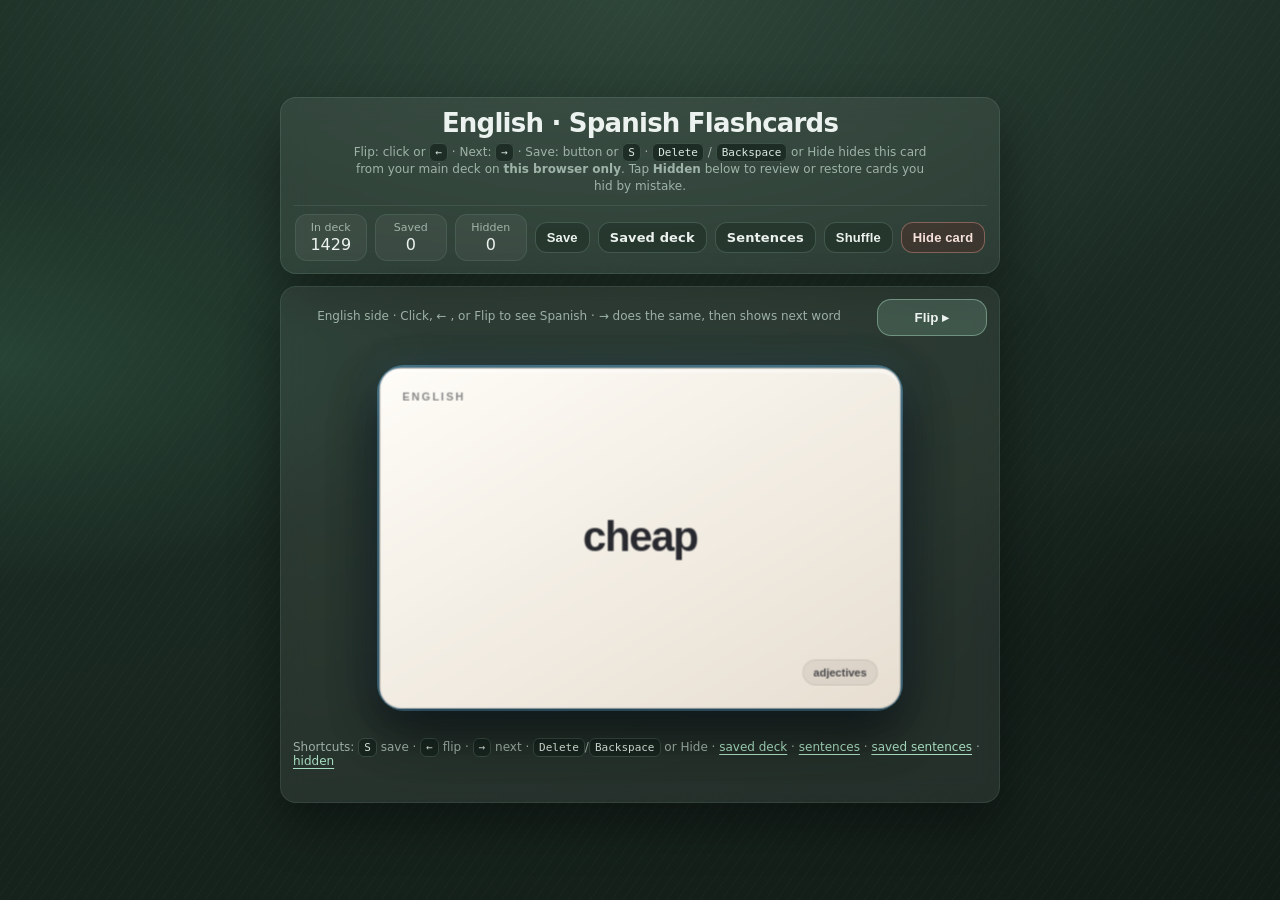
==== index.html @ bae76dec "Add files via upload" ====
<!doctype html>
<html lang="en">
  <head>
    <meta charset="UTF-8" />
    <meta name="viewport" content="width=device-width, initial-scale=1.0, viewport-fit=cover" />
    <title>English · Spanish Flashcards</title>
    <link rel="stylesheet" href="./style.css" />
  </head>
  <body>
    <main class="app">
      <header class="header headerCompact">
        <h1 class="title titleCenter">English · Spanish Flashcards</h1>
        <p class="subtitle subtitleTight desktopOnlyControl">
          Flip: click or <kbd>←</kbd> · Next: <kbd>→</kbd> · Save: button or <kbd>S</kbd> ·
          <kbd>Delete</kbd> / <kbd>Backspace</kbd> or Hide hides this card from your main deck on <strong>this browser
          only</strong>. Tap <strong>Hidden</strong> below to review or restore cards you hid by mistake.
        </p>
        <div class="stats statsRow" aria-label="Deck">
          <div class="stat">
            <div class="statLabel">In deck</div>
            <div class="statValue" id="statDeck">—</div>
          </div>
          <a class="stat statLink" href="./saved.html" title="Open saved vocabulary deck">
            <div class="statLabel">Saved</div>
            <div class="statValue" id="statSaved">—</div>
          </a>
          <a class="stat statLink" href="./hidden.html" title="View or restore hidden vocabulary and sentences">
            <div class="statLabel">Hidden</div>
            <div class="statValue" id="statRemoved">—</div>
          </a>
          <button class="btn ghost btnSm" id="saveBtn" type="button" title="Keyboard shortcut: S" aria-label="Save to memory bank; keyboard shortcut S">
            Save
          </button>
          <a class="btn ghost btnSm" href="./saved.html">Saved deck</a>
          <a class="btn ghost btnSm" href="./phrases.html">Sentences</a>
          <button class="btn ghost btnSm" id="shuffleBtn" type="button">Shuffle</button>
          <button
            class="btn danger btnSm"
            id="hideCardBtn"
            type="button"
            title="Remove this word from your main deck on this browser"
          >
            Hide card
          </button>
        </div>
      </header>

      <section class="stage">
        <section class="panel studyPanel" aria-label="Study">
          <div class="studyRow">
            <p class="studyHint muted desktopOnlyControl" id="studyHint">
              English · flip with click or ← · Flip / Next matches →
            </p>
            <button class="btn navBtn primary desktopOnlyControl" id="stepBtn" type="button">Flip ▸</button>
            <div class="studyTouchBar" role="group" aria-label="Flip and next">
              <button type="button" class="btn ghost" id="flipSideBtn">Flip</button>
              <button type="button" class="btn navBtn primary" id="nextCardBtn">Next</button>
            </div>
          </div>

          <div class="flashcardStage">
            <button
              type="button"
              class="flashcardHit"
              id="flashcardHit"
              aria-label="Flashcard — click to flip"
            >
              <div class="flashcard3d">
                <div class="flashcardInner" id="flashcardInner">
                  <div class="flashFace flashFaceFront">
                    <span class="flashLabel">English</span>
                    <p class="flashWord flashWordFront" id="textEn">—</p>
                    <span class="flashCornerTag" id="deckTag">—</span>
                  </div>
                  <div class="flashFace flashFaceBack">
                    <span class="flashLabel">Spanish</span>
                    <p class="flashWord flashWordEs" id="textEs">—</p>
                  </div>
                </div>
              </div>
            </button>
          </div>

          <div class="miniHelp" id="toastBar">
            <div class="keyboardHelpBlock">
              <span class="muted">Shortcuts:</span>
              <kbd>S</kbd> save · <kbd>←</kbd> flip · <kbd>→</kbd> next · <kbd>Delete</kbd>/<kbd>Backspace</kbd> or Hide ·
              <a class="muted inlineLink" href="./saved.html">saved deck</a> ·
              <a class="muted inlineLink" href="./phrases.html">sentences</a> ·
              <a class="muted inlineLink" href="./phrases-saved.html">saved sentences</a> ·
              <a class="muted inlineLink" href="./hidden.html">hidden</a>
            </div>
            <span id="saveToast" class="saveToast" aria-live="polite"></span>
          </div>
        </section>
      </section>

    </main>

    <script src="./wordbank.js" defer></script>
    <script src="./main.js" defer></script>
    <script src="./mobile-deck.js" defer></script>
  </body>
</html>
---- style.css ----
/* English ↔ Spanish flip flashcards · muted sage green */

:root {
  --bg-deep: #121c17;
  --bg-mid: #1a2a22;

  --panel: rgba(255, 255, 255, 0.07);
  --panel2: rgba(255, 255, 255, 0.05);
  --text: rgba(245, 250, 247, 0.96);
  --muted: rgba(190, 210, 198, 0.78);

  --accent: #a8dcc0;
  --accent-soft: rgba(168, 220, 192, 0.18);
  --danger: #e8a090;
  --good: #8fd4a4;
  --shadow: 0 20px 48px rgba(0, 0, 0, 0.38);
  --radius: 16px;

  --paper1: linear-gradient(150deg, #fffdf8 0%, #f4efe6 45%, #e8dfd2 100%);
  --paper2: linear-gradient(205deg, #fbf9f5 0%, #ece4d9 52%, #e0d4c8 100%);
  --paperInk: rgba(22, 24, 32, 0.92);

  /* Premium flip: cool cyan / ice rim (Spanish side + glow while flipped) */
  --flipIce: rgba(130, 215, 255, 0.22);
  --flipIceDeep: rgba(70, 160, 220, 0.14);
}

* {
  box-sizing: border-box;
}

html,
body {
  height: 100%;
}

body {
  margin: 0;
  -webkit-text-size-adjust: 100%;
  text-size-adjust: 100%;
  font-family: ui-sans-serif, system-ui, -apple-system, Segoe UI, Roboto, Helvetica, Arial,
    "Apple Color Emoji", "Segoe UI Emoji";
  color: var(--text);
  min-height: 100%;
  background-color: var(--bg-deep);
  background-image:
    radial-gradient(100% 80% at 50% 0%, rgba(168, 220, 192, 0.12), transparent 55%),
    radial-gradient(70% 50% at 0% 40%, rgba(60, 110, 85, 0.35), transparent 50%),
    radial-gradient(65% 45% at 100% 70%, rgba(0, 0, 0, 0.28), transparent 50%),
    repeating-linear-gradient(125deg, rgba(255, 255, 255, 0.02) 0 1px, transparent 1px 9px),
    linear-gradient(168deg, #1e3228 0%, var(--bg-mid) 48%, var(--bg-deep) 100%);
  display: grid;
  place-items: center;
  padding: 16px;
}

.app {
  width: min(720px, 100%);
  display: grid;
  gap: 12px;
}

.header {
  display: flex;
  flex-direction: column;
  align-items: center;
  text-align: center;
  gap: 8px;
  padding: 12px 14px 14px;
  border-radius: var(--radius);
  background: var(--panel);
  backdrop-filter: blur(12px);
  box-shadow: var(--shadow);
  border: 1px solid rgba(180, 220, 200, 0.12);
}

.headerCompact {
  gap: 6px;
  padding: 10px 12px 12px;
}

.title {
  margin: 0;
  letter-spacing: -0.03em;
  font-size: clamp(20px, 2.8vw, 26px);
}

.titleCenter {
  width: 100%;
  text-align: center;
}

.subtitle {
  margin: 0;
  color: var(--muted);
  font-size: 12px;
  line-height: 1.4;
  max-width: 38rem;
}

.subtitleTight {
  max-width: 36rem;
}

.stats {
  display: flex;
  gap: 8px;
  align-items: center;
  flex-wrap: wrap;
  justify-content: center;
}

.statsRow {
  margin-top: 4px;
  padding-top: 8px;
  border-top: 1px solid rgba(180, 220, 200, 0.1);
  width: 100%;
}

/* Sentence pages: stats on one row, navigation vs deck actions grouped */
.phraseToolbar {
  margin-top: 4px;
  padding-top: 10px;
  border-top: 1px solid rgba(180, 220, 200, 0.1);
  width: 100%;
  display: flex;
  flex-direction: column;
  align-items: center;
  gap: 10px;
}

.phraseToolbar-stats {
  justify-content: center;
}

.phraseToolbar-rows {
  display: flex;
  flex-wrap: wrap;
  gap: 10px 12px;
  justify-content: center;
  align-items: center;
  width: 100%;
  max-width: 100%;
}

.btnCluster {
  display: inline-flex;
  flex-wrap: wrap;
  gap: 6px;
  align-items: center;
  justify-content: center;
  padding: 6px 10px;
  border-radius: 12px;
  background: rgba(0, 0, 0, 0.14);
  border: 1px solid rgba(180, 220, 200, 0.1);
}

.btnCluster-actions {
  border-color: rgba(180, 220, 200, 0.14);
}

.phraseToolbar-sep {
  display: none;
  width: 1px;
  height: 28px;
  background: rgba(180, 220, 200, 0.14);
  flex-shrink: 0;
}

@media (min-width: 520px) {
  .phraseToolbar-sep {
    display: block;
  }
}

/* Sentence deck pages: one flat row of actions (replaces nested clusters on small screens) */
.phraseToolbar-nav {
  display: flex;
  flex-wrap: wrap;
  gap: 8px;
  justify-content: center;
  align-items: center;
  width: 100%;
}

.phraseToolbar-navBtn {
  flex: 0 1 auto;
}

/* Sentence toolbar: every control fills its slot; label centered (links + buttons) */
.phraseToolbar-nav > a.btn,
.phraseToolbar-nav > button.btn {
  display: flex;
  justify-content: center;
  align-items: center;
  text-align: center;
  box-sizing: border-box;
}

.stat {
  padding: 6px 10px;
  border-radius: 12px;
  background: var(--panel2);
  border: 1px solid rgba(180, 220, 200, 0.1);
  min-width: 72px;
  text-align: center;
}

a.statLink {
  text-decoration: none;
  color: inherit;
  cursor: pointer;
  transition: background 140ms ease, border-color 140ms ease, transform 140ms ease;
}

a.statLink:hover {
  background: rgba(168, 220, 192, 0.12);
  border-color: rgba(200, 230, 210, 0.28);
}

a.statLink:focus-visible {
  outline: 2px solid rgba(168, 220, 192, 0.55);
  outline-offset: 2px;
}

.hiddenHub {
  display: flex;
  flex-direction: column;
  gap: 10px;
  width: 100%;
  max-width: 22rem;
  margin: 4px auto 0;
}

.hiddenHubCard {
  display: flex;
  flex-direction: column;
  align-items: flex-start;
  gap: 4px;
  text-align: left;
  padding: 12px 14px;
  border-radius: 14px;
}

.hiddenHubTitle {
  font-weight: 700;
  font-size: 15px;
}

.hiddenHubMeta {
  font-size: 12px;
}

.hiddenHubBack {
  border-top: none;
  padding-top: 0;
  margin-top: 0;
}

.statLabel {
  font-size: 11px;
  color: var(--muted);
}

.statValue {
  font-size: 16px;
  margin-top: 1px;
  font-variant-numeric: tabular-nums;
}

.btn {
  appearance: none;
  border: 1px solid rgba(180, 220, 200, 0.2);
  color: var(--text);
  background: rgba(20, 35, 28, 0.45);
  padding: 10px 12px;
  border-radius: 14px;
  cursor: pointer;
  font-weight: 650;
  letter-spacing: 0.01em;
  transition: transform 140ms ease, background 140ms ease, border-color 140ms ease,
    box-shadow 140ms ease;
  user-select: none;
}

.btnSm {
  padding: 7px 11px;
  border-radius: 12px;
  font-size: 13px;
}

.btn:hover {
  transform: translateY(-1px);
  background: rgba(32, 52, 42, 0.55);
  border-color: rgba(200, 230, 210, 0.28);
}

.btn:active {
  transform: translateY(0px);
}

.btn.ghost {
  background: rgba(24, 40, 32, 0.4);
}

.btn.danger {
  border-color: rgba(232, 160, 144, 0.42);
  background: rgba(90, 42, 38, 0.35);
  color: rgba(255, 232, 226, 0.96);
}

.btn.danger:hover {
  border-color: rgba(255, 190, 175, 0.45);
  background: rgba(110, 48, 42, 0.45);
}

.btn.primary,
.btn.navBtn.primary {
  border-color: rgba(168, 220, 192, 0.45);
  background: var(--accent-soft);
}

.btn.primary:hover,
.btn.navBtn.primary:hover {
  border-color: rgba(200, 235, 215, 0.55);
  background: rgba(168, 220, 192, 0.28);
}

.btn:disabled {
  opacity: 0.55;
  cursor: not-allowed;
  transform: none;
}

.stage {
  display: block;
}

.panel {
  border-radius: var(--radius);
  padding: 12px;
  background: var(--panel);
  backdrop-filter: blur(12px);
  box-shadow: var(--shadow);
  border: 1px solid rgba(180, 220, 200, 0.1);
}

.studyPanel {
  display: flex;
  flex-direction: column;
  align-items: stretch;
}

.studyRow {
  display: flex;
  align-items: center;
  justify-content: flex-end;
  gap: 12px;
  flex-wrap: wrap;
  margin-bottom: 10px;
}

/* Mobile-only Flip | Next row (hidden on wider viewports). */
.studyTouchBar {
  display: none;
  align-items: stretch;
  gap: 10px;
  width: 100%;
  margin-bottom: 2px;
}

.studyTouchBar .btn {
  flex: 1;
  display: flex;
  justify-content: center;
  align-items: center;
  text-align: center;
  min-height: 50px;
  font-size: 16px;
  border-radius: 14px;
  touch-action: manipulation;
  -webkit-tap-highlight-color: transparent;
}

.studyHint {
  flex: 1;
  margin: 0;
  font-size: 12px;
  text-align: center;
  line-height: 1.45;
  min-width: 200px;
}

.studyHintSolo {
  flex: none;
  width: 100%;
  margin-bottom: 4px;
}

.navBtn {
  min-width: 110px;
  font-variant-numeric: tabular-nums;
}

.flashcardStage {
  display: grid;
  place-items: center;
  padding: 10px 0 6px;
  min-height: min(380px, 52vh);
}

.flashcardHit {
  width: min(520px, 100%);
  margin: 0;
  padding: 0;
  border: none;
  background: transparent;
  cursor: pointer;
  border-radius: 24px;
  outline: none;
  touch-action: manipulation;
  -webkit-tap-highlight-color: transparent;
}

.flashcardHit:not(:disabled):hover {
  outline: 1px solid rgba(120, 200, 255, 0.42);
  box-shadow: 0 0 28px rgba(90, 185, 255, 0.12);
}

.flashcardHit:is(:disabled) {
  cursor: default;
}

.flashcardHit:focus-visible {
  border-radius: 24px;
  box-shadow:
    0 0 0 3px rgba(110, 200, 255, 0.42),
    0 0 36px rgba(80, 175, 255, 0.15),
    0 18px 50px rgba(0, 0, 0, 0.45);
}

.flashcard3d {
  perspective: 1400px;
  perspective-origin: 50% 50%;
  /* Avoid compositor quirks on some GPUs when flipping */
  transform: translateZ(0);
  border-radius: 22px;
  /* Keep glow off `filter` — filter + preserve-3d often paints faces transparent after a tab switch */
  isolation: isolate;
  transition: box-shadow 0.45s ease;
}

/* Soft cyan bloom while the Spanish face is showing (same look, no filter compositor bug). */
.flashcard3d:has(.flashcardInner.isFlipped) {
  box-shadow:
    0 0 0 1px rgba(120, 195, 255, 0.28),
    0 14px 38px rgba(60, 145, 200, 0.22),
    0 0 52px rgba(100, 195, 255, 0.16);
}

.flashcardInner {
  position: relative;
  transform-style: preserve-3d;
  -webkit-transform-style: preserve-3d;
  transition: transform 0.58s cubic-bezier(0.22, 1, 0.36, 1);
  border-radius: 22px;
  min-height: min(340px, 44vh);
  width: 100%;
}

.flashcardInner.isFlipped {
  transform: rotateY(180deg);
  -webkit-transform: rotateY(180deg);
}

.flashFace {
  position: absolute;
  inset: 0;
  border-radius: 22px;
  display: grid;
  place-items: center;
  align-content: center;
  padding: clamp(18px, 4vw, 36px);
  backface-visibility: hidden;
  -webkit-backface-visibility: hidden;
  color: var(--paperInk);
  border: 1px solid rgba(20, 30, 40, 0.12);
  box-shadow:
    0 4px 0 rgba(255, 255, 255, 0.45) inset,
    0 22px 50px rgba(0, 0, 0, 0.42),
    0 0 0 1px rgba(0, 0, 0, 0.14);
}

.flashFaceFront {
  background: var(--paper1);
  transform: rotateY(0deg) translateZ(4px);
  -webkit-transform: rotateY(0deg) translateZ(4px);
}

.flashFaceBack {
  background:
    radial-gradient(115% 85% at 8% 0%, var(--flipIce), transparent 52%),
    radial-gradient(90% 75% at 100% 100%, var(--flipIceDeep), transparent 48%),
    linear-gradient(168deg, #f5fbff 0%, #e8f2f8 38%, #dce8ef 100%);
  border-color: rgba(70, 130, 170, 0.22);
  transform: rotateY(180deg) translateZ(4px);
  -webkit-transform: rotateY(180deg) translateZ(4px);
  box-shadow:
    0 4px 0 rgba(255, 255, 255, 0.5) inset,
    0 0 0 1px rgba(100, 175, 220, 0.2),
    0 22px 50px rgba(15, 45, 65, 0.2),
    0 0 48px rgba(100, 195, 255, 0.18);
}

.flashLabel {
  position: absolute;
  top: clamp(14px, 3vw, 22px);
  left: clamp(14px, 3vw, 22px);
  font-size: 11px;
  font-weight: 800;
  letter-spacing: 0.18em;
  text-transform: uppercase;
  opacity: 0.55;
}

.flashWord {
  margin: 0;
  padding: 0 clamp(14px, 3vw, 28px);
  font-size: clamp(26px, 4vw, 42px);
  font-weight: 850;
  line-height: 1.15;
  letter-spacing: -0.035em;
  text-align: center;
  hyphens: auto;
}

.flashWordEs {
  font-family: ui-sans-serif, system-ui, "SF Pro Text", Segoe UI, Roboto, "Noto Sans", sans-serif;
}

/* Full-sentence cards: same type size as main deck; wrap long lines without shrinking text */
.phrasePage .flashWord {
  font-size: clamp(26px, 4vw, 42px);
  line-height: 1.15;
  letter-spacing: -0.035em;
  max-width: 100%;
  overflow-wrap: anywhere;
  hyphens: auto;
}

.phrasePage .flashFace {
  padding: clamp(16px, 3.5vw, 28px);
}

.phrasePage .flashcardStage {
  min-height: min(400px, 56vh);
}

.phrasePage .flashcardInner {
  min-height: min(360px, 50vh);
}

/* Separate text layering from curved faces — avoids “mirrored/backward” glyph bugs in some browsers. */
.flashFace .flashWord {
  transform: translateZ(8px);
  -webkit-font-smoothing: antialiased;
}

.flashCornerTag {
  position: absolute;
  bottom: clamp(14px, 3vw, 22px);
  right: clamp(14px, 3vw, 22px);
  padding: 6px 10px;
  font-size: 11px;
  font-weight: 750;
  border-radius: 999px;
  color: rgba(22, 24, 32, 0.75);
  background: rgba(0, 0, 0, 0.06);
  border: 1px solid rgba(0, 0, 0, 0.08);
}

.footer {
  padding: 10px 12px;
  color: var(--muted);
  font-size: 12px;
  text-align: center;
}

.footerBar {
  display: flex;
  flex-wrap: wrap;
  align-items: center;
  justify-content: center;
  gap: 10px 16px;
  padding: 12px 14px;
}

.footerLead {
  color: var(--muted);
  font-size: 12px;
  margin-right: 4px;
}

.footerLink,
.btnLink {
  appearance: none;
  padding: 0;
  margin: 0;
  border: none;
  background: transparent;
  color: var(--accent);
  font: inherit;
  font-size: 13px;
  font-weight: 650;
  cursor: pointer;
  text-decoration: underline;
  text-underline-offset: 3px;
}

.footerLink:hover,
.btnLink:hover {
  color: #d8f5e4;
}

.btnLink {
  display: inline-block;
}

.btnLink input {
  display: none;
}

kbd {
  font-family: ui-monospace, SFMono-Regular, Menlo, Monaco, Consolas, monospace;
  font-size: 11px;
  padding: 2px 5px;
  border-radius: 6px;
  background: rgba(18, 32, 26, 0.65);
  border: 1px solid rgba(180, 220, 200, 0.2);
  color: rgba(235, 248, 240, 0.92);
}

.muted {
  color: var(--muted);
}

a.btn {
  text-decoration: none;
  display: inline-flex;
  align-items: center;
}

.inlineLink {
  color: var(--accent);
  text-underline-offset: 3px;
}

.inlineLink:hover {
  color: #d8f5e4;
}

.saveToast {
  font-weight: 750;
  color: rgba(140, 220, 160, 0.98);
  letter-spacing: 0.02em;
  min-height: 1.2em;
}

.miniHelp {
  margin-top: 14px;
  color: var(--muted);
  font-size: 12px;
  display: flex;
  gap: 8px;
  align-items: center;
  flex-wrap: wrap;
}

/* ——— Phones & tablets (wide enough to catch phones in landscape) ——— */
@media (max-width: 768px) {
  /* Reduces double-tap zoom on controls while keeping pinch-zoom. */
  html {
    touch-action: manipulation;
  }

  body {
    padding: max(10px, env(safe-area-inset-top, 0px)) max(12px, env(safe-area-inset-right, 0px))
      max(14px, env(safe-area-inset-bottom, 0px)) max(12px, env(safe-area-inset-left, 0px));
  }

  .desktopOnlyControl {
    display: none !important;
  }

  /* Sentence / saved-sentence headers: never show the long instruction block on narrow viewports */
  body.phrasePage .header .subtitle {
    display: none !important;
    margin: 0 !important;
    padding: 0 !important;
    max-height: 0 !important;
    overflow: hidden !important;
    border: 0 !important;
  }

  body.phrasePage .header.headerCompact {
    gap: 4px;
  }

  .studyTouchBar {
    display: flex;
  }

  .keyboardHelpBlock {
    display: none !important;
  }

  .miniHelpDesktopOnly {
    display: none !important;
  }

  .headerCompact {
    padding: 8px 10px 10px;
  }

  .headerCompact .stats.statsRow {
    margin-top: 2px;
    padding-top: 6px;
  }

  .stats.statsRow,
  .phraseToolbar-stats {
    gap: 5px;
    row-gap: 6px;
  }

  .stat {
    min-width: 58px;
    padding: 6px 7px;
  }

  .phrasePage .phraseToolbar {
    margin-top: 0;
    padding-top: 4px;
    gap: 4px;
  }

  .phrasePage .phraseToolbar-stats {
    flex-wrap: nowrap;
    justify-content: center;
    gap: 5px;
    width: 100%;
  }

  .phrasePage .phraseToolbar-stats .stat {
    flex: 1 1 0;
    min-width: 0;
    padding: 6px 4px;
  }

  .phrasePage .phraseToolbar-stats .statLabel {
    font-size: 9px;
  }

  .phrasePage .phraseToolbar-stats .statValue {
    font-size: 13px;
  }

  body.phrasePage .phraseToolbar-nav {
    display: grid;
    grid-template-columns: repeat(3, minmax(0, 1fr));
    gap: 6px;
    width: 100%;
    justify-items: stretch;
  }

  body.phrasePage .phraseToolbar-nav > a.btn,
  body.phrasePage .phraseToolbar-nav > button.btn {
    display: flex !important;
    width: 100%;
    min-width: 0;
    min-height: 44px;
    font-size: 13px;
    justify-content: center !important;
    align-items: center !important;
    text-align: center;
  }

  .btnSm {
    min-height: 44px;
    padding: 10px 12px;
    font-size: 14px;
  }

  .studyRow {
    flex-direction: row;
    flex-wrap: nowrap;
    align-items: stretch;
    justify-content: space-between;
    gap: 10px;
    margin-bottom: 8px;
  }

  .btn {
    touch-action: manipulation;
    -webkit-tap-highlight-color: transparent;
  }

  .flashcardStage {
    min-height: min(320px, 48svh);
    padding: 6px 0 4px;
  }

  .flashcardInner {
    min-height: min(260px, 42svh);
    transition: transform 0.42s cubic-bezier(0.22, 1, 0.36, 1);
  }

  .phrasePage .flashcardStage {
    min-height: min(340px, 56svh);
    padding-top: 8px;
  }

  .phrasePage .flashcardInner {
    min-height: min(270px, 50svh);
    transition: transform 0.42s cubic-bezier(0.22, 1, 0.36, 1);
  }

  .flashWord {
    font-size: clamp(22px, 6.2vw, 34px);
    padding: 0 clamp(12px, 4vw, 22px);
  }

  /* Sentence cards: same flash text size as main vocabulary deck on phones */
  .phrasePage .flashWord {
    font-size: clamp(22px, 6.2vw, 34px);
    padding: 0 clamp(12px, 4vw, 22px);
    line-height: 1.15;
    letter-spacing: -0.035em;
  }

  .flashcardHit {
    touch-action: manipulation;
    width: 100%;
    max-width: min(520px, 100%);
  }

  .miniHelp {
    font-size: 11px;
    margin-top: 6px;
  }

  .phraseToolbar-rows {
    flex-direction: column;
    gap: 8px;
  }

  .phraseToolbar-sep {
    display: none !important;
  }

  .btnCluster {
    width: 100%;
    max-width: 100%;
    justify-content: center;
  }

  /* Flip/Next in header / phrase toolbar (saved, hidden lists, etc.) */
  .statsRow .navBtn.primary,
  .statsRow #stepBtn,
  .phraseToolbar-rows .navBtn.primary,
  .phraseToolbar-rows #stepBtn {
    min-height: 48px;
    padding-left: 16px;
    padding-right: 16px;
  }
}

@media (prefers-reduced-motion: reduce) {
  .flashcardInner {
    transition: transform 0.25s linear;
  }

  .flashcardInner.isFlipped {
    transform: rotateY(180deg);
    -webkit-transform: rotateY(180deg);
  }

  .flashcard3d:has(.flashcardInner.isFlipped) {
    box-shadow: none;
  }
}
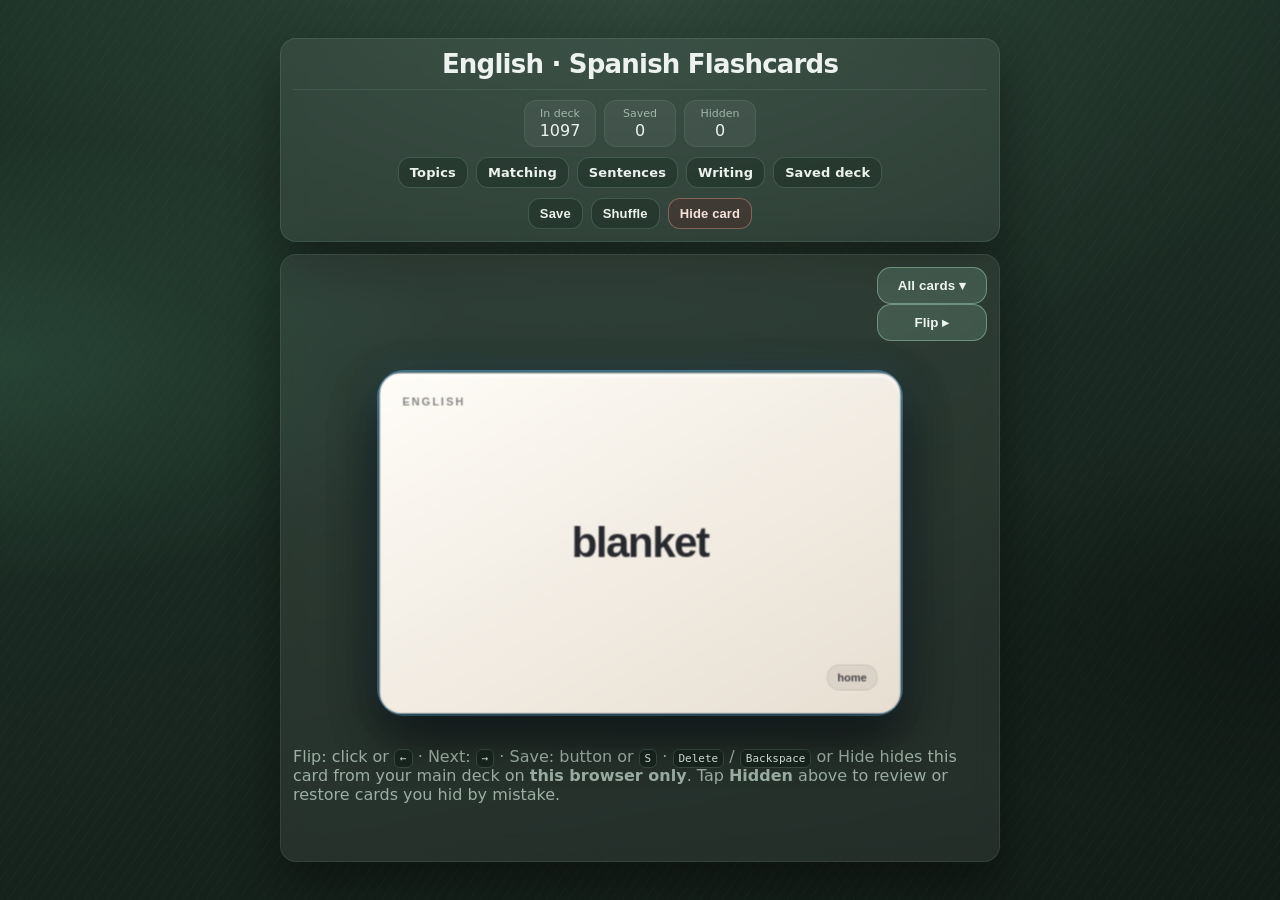
==== commit 5ace5603: "Add Writing and Matching modes, premium theme, and mobile polish. Topic-filtered main deck, disambig" ====
--- a/index.html
+++ b/index.html
@@ -6,53 +6,72 @@
     <title>English · Spanish Flashcards</title>
     <link rel="stylesheet" href="./style.css" />
   </head>
-  <body>
+  <body class="deckPage">
     <main class="app">
       <header class="header headerCompact">
         <h1 class="title titleCenter">English · Spanish Flashcards</h1>
-        <p class="subtitle subtitleTight desktopOnlyControl">
-          Flip: click or <kbd>←</kbd> · Next: <kbd>→</kbd> · Save: button or <kbd>S</kbd> ·
-          <kbd>Delete</kbd> / <kbd>Backspace</kbd> or Hide hides this card from your main deck on <strong>this browser
-          only</strong>. Tap <strong>Hidden</strong> below to review or restore cards you hid by mistake.
-        </p>
-        <div class="stats statsRow" aria-label="Deck">
-          <div class="stat">
-            <div class="statLabel">In deck</div>
-            <div class="statValue" id="statDeck">—</div>
+        <div class="phraseToolbar deckToolbar" aria-label="Deck">
+          <div class="stats phraseToolbar-stats">
+            <div class="stat">
+              <div class="statLabel">In deck</div>
+              <div class="statValue" id="statDeck">—</div>
+            </div>
+            <a class="stat statLink" href="./saved.html" title="Open saved vocabulary deck">
+              <div class="statLabel">Saved</div>
+              <div class="statValue" id="statSaved">—</div>
+            </a>
+            <a class="stat statLink" href="./hidden.html" title="View or restore hidden vocabulary and sentences">
+              <div class="statLabel">Hidden</div>
+              <div class="statValue" id="statRemoved">—</div>
+            </a>
           </div>
-          <a class="stat statLink" href="./saved.html" title="Open saved vocabulary deck">
-            <div class="statLabel">Saved</div>
-            <div class="statValue" id="statSaved">—</div>
-          </a>
-          <a class="stat statLink" href="./hidden.html" title="View or restore hidden vocabulary and sentences">
-            <div class="statLabel">Hidden</div>
-            <div class="statValue" id="statRemoved">—</div>
-          </a>
-          <button class="btn ghost btnSm" id="saveBtn" type="button" title="Keyboard shortcut: S" aria-label="Save to memory bank; keyboard shortcut S">
-            Save
-          </button>
-          <a class="btn ghost btnSm" href="./saved.html">Saved deck</a>
-          <a class="btn ghost btnSm" href="./phrases.html">Sentences</a>
-          <button class="btn ghost btnSm" id="shuffleBtn" type="button">Shuffle</button>
-          <button
-            class="btn danger btnSm"
-            id="hideCardBtn"
-            type="button"
-            title="Remove this word from your main deck on this browser"
-          >
-            Hide card
-          </button>
+          <nav class="phraseToolbar-nav" aria-label="Study modes">
+            <a class="btn ghost btnSm phraseToolbar-navBtn" href="./topics.html">Topics</a>
+            <a class="btn ghost btnSm phraseToolbar-navBtn" href="./matching.html">Matching</a>
+            <a class="btn ghost btnSm phraseToolbar-navBtn" href="./phrases.html">Sentences</a>
+            <a class="btn ghost btnSm phraseToolbar-navBtn" href="./writing.html">Writing</a>
+            <a class="btn ghost btnSm phraseToolbar-navBtn" href="./saved.html">Saved deck</a>
+          </nav>
+          <nav class="phraseToolbar-nav" aria-label="Deck actions">
+            <button class="btn ghost btnSm phraseToolbar-navBtn" id="saveBtn" type="button" title="Keyboard shortcut: S" aria-label="Save to memory bank; keyboard shortcut S">
+              Save
+            </button>
+            <button class="btn ghost btnSm phraseToolbar-navBtn" id="shuffleBtn" type="button">Shuffle</button>
+            <button
+              class="btn danger btnSm phraseToolbar-navBtn"
+              id="hideCardBtn"
+              type="button"
+              title="Remove this word from your main deck on this browser"
+            >
+              Hide card
+            </button>
+          </nav>
         </div>
       </header>
 
       <section class="stage">
         <section class="panel studyPanel" aria-label="Study">
-          <div class="studyRow">
-            <p class="studyHint muted desktopOnlyControl" id="studyHint">
-              English · flip with click or ← · Flip / Next matches →
-            </p>
-            <button class="btn navBtn primary desktopOnlyControl" id="stepBtn" type="button">Flip ▸</button>
-            <div class="studyTouchBar" role="group" aria-label="Flip and next">
+          <div class="studyRow" role="group" aria-label="Topic and card controls">
+            <div class="studyControlBar">
+              <div class="topicDrop" id="topicDrop">
+                <button
+                  type="button"
+                  class="btn navBtn primary topicDropBtn"
+                  id="topicDropBtn"
+                  aria-haspopup="listbox"
+                  aria-expanded="false"
+                  aria-controls="topicDropMenu"
+                >
+                  <span class="topicDropBtnText" id="topicDropLabel">All cards</span>
+                  <span class="topicDropChev" aria-hidden="true">▾</span>
+                </button>
+                <div class="topicDropMenu" id="topicDropMenu" role="listbox" aria-label="Choose a topic" hidden></div>
+              </div>
+              <button class="btn navBtn primary studyFlipBtn desktopOnlyControl" id="stepBtn" type="button">
+                Flip ▸
+              </button>
+            </div>
+            <div class="studyTouchBar">
               <button type="button" class="btn ghost" id="flipSideBtn">Flip</button>
               <button type="button" class="btn navBtn primary" id="nextCardBtn">Next</button>
             </div>
@@ -81,15 +100,14 @@
             </button>
           </div>
 
+          <p class="deckHelpNote muted">
+            Flip: click or <kbd>←</kbd> · Next: <kbd>→</kbd> · Save: button or <kbd>S</kbd> ·
+            <kbd>Delete</kbd> / <kbd>Backspace</kbd> or Hide hides this card from your main deck on
+            <strong>this browser only</strong>. Tap <strong>Hidden</strong> above to review or restore cards you hid by
+            mistake.
+          </p>
+
           <div class="miniHelp" id="toastBar">
-            <div class="keyboardHelpBlock">
-              <span class="muted">Shortcuts:</span>
-              <kbd>S</kbd> save · <kbd>←</kbd> flip · <kbd>→</kbd> next · <kbd>Delete</kbd>/<kbd>Backspace</kbd> or Hide ·
-              <a class="muted inlineLink" href="./saved.html">saved deck</a> ·
-              <a class="muted inlineLink" href="./phrases.html">sentences</a> ·
-              <a class="muted inlineLink" href="./phrases-saved.html">saved sentences</a> ·
-              <a class="muted inlineLink" href="./hidden.html">hidden</a>
-            </div>
             <span id="saveToast" class="saveToast" aria-live="polite"></span>
           </div>
         </section>
@@ -97,6 +115,8 @@
 
     </main>
 
+    <script src="./topics-data.js"></script>
+    <script src="./english-display.js"></script>
     <script src="./wordbank.js" defer></script>
     <script src="./main.js" defer></script>
     <script src="./mobile-deck.js" defer></script>
--- a/style.css
+++ b/style.css
@@ -159,6 +159,95 @@
   border-color: rgba(180, 220, 200, 0.14);
 }
 
+/* Topics hub — grouped vocabulary subsets */
+.topicHubPanel {
+  width: 100%;
+}
+
+.topicHubSections {
+  display: flex;
+  flex-direction: column;
+  gap: 0;
+  width: 100%;
+  max-width: 100%;
+}
+
+.topicSection {
+  padding: 18px 0 22px;
+  border-bottom: 1px solid rgba(180, 220, 200, 0.12);
+}
+
+.topicSection:last-child {
+  border-bottom: none;
+  padding-bottom: 8px;
+}
+
+.topicSectionHead {
+  margin-bottom: 14px;
+  text-align: left;
+  max-width: 40rem;
+}
+
+.topicSectionTitle {
+  margin: 0 0 6px;
+  font-size: clamp(15px, 2.2vw, 18px);
+  font-weight: 800;
+  letter-spacing: -0.02em;
+  color: var(--text);
+}
+
+.topicSectionSubtitle {
+  margin: 0;
+  font-size: 13px;
+  line-height: 1.45;
+}
+
+.topicSectionGrid {
+  display: grid;
+  grid-template-columns: repeat(auto-fill, minmax(220px, 1fr));
+  gap: 10px;
+  width: 100%;
+}
+
+.topicPickCard {
+  display: flex;
+  flex-direction: column;
+  align-items: stretch;
+  text-align: left;
+  gap: 6px;
+  padding: 14px 16px;
+  min-height: 100px;
+  text-decoration: none;
+  color: inherit;
+  border-radius: 14px;
+  border: 1px solid rgba(180, 220, 200, 0.14);
+  background: rgba(0, 0, 0, 0.12);
+  transition: border-color 0.2s ease, background 0.2s ease, transform 0.15s ease;
+}
+
+.topicPickCard:hover {
+  border-color: rgba(168, 220, 192, 0.35);
+  background: rgba(0, 0, 0, 0.16);
+}
+
+.topicPickTitle {
+  font-weight: 780;
+  font-size: 15px;
+  letter-spacing: -0.02em;
+}
+
+.topicPickMeta {
+  font-size: 12px;
+  font-variant-numeric: tabular-nums;
+}
+
+.topicPickBlurb {
+  font-size: 12px;
+  line-height: 1.4;
+  color: var(--muted);
+  margin-top: 2px;
+}
+
 .phraseToolbar-sep {
   display: none;
   width: 1px;
@@ -476,6 +565,7 @@
 .flashFace {
   position: absolute;
   inset: 0;
+  min-width: 0;
   border-radius: 22px;
   display: grid;
   place-items: center;
@@ -483,6 +573,8 @@
   padding: clamp(18px, 4vw, 36px);
   backface-visibility: hidden;
   -webkit-backface-visibility: hidden;
+  hyphens: none;
+  -webkit-hyphens: none;
   color: var(--paperInk);
   border: 1px solid rgba(20, 30, 40, 0.12);
   box-shadow:
@@ -531,25 +623,39 @@
   line-height: 1.15;
   letter-spacing: -0.035em;
   text-align: center;
-  hyphens: auto;
+  min-width: 0;
+  max-width: 100%;
+  overflow-wrap: break-word;
+  word-wrap: break-word;
+  word-break: normal;
+  hyphens: none;
+  -webkit-hyphens: none;
+  -moz-hyphens: none;
 }
 
 .flashWordEs {
   font-family: ui-sans-serif, system-ui, "SF Pro Text", Segoe UI, Roboto, "Noto Sans", sans-serif;
 }
 
-/* Full-sentence cards: same type size as main deck; wrap long lines without shrinking text */
-.phrasePage .flashWord {
-  font-size: clamp(26px, 4vw, 42px);
-  line-height: 1.15;
-  letter-spacing: -0.035em;
-  max-width: 100%;
-  overflow-wrap: anywhere;
-  hyphens: auto;
-}
-
+/* Full-sentence cards: slightly smaller type than main deck; wrap at spaces, never auto-hyphens */
 .phrasePage .flashFace {
   padding: clamp(16px, 3.5vw, 28px);
+  hyphens: none;
+  -webkit-hyphens: none;
+}
+
+body.phrasePage .flashFace .flashWord {
+  font-size: clamp(15px, 2.4vw, 22px);
+  line-height: 1.28;
+  letter-spacing: -0.02em;
+  min-width: 0;
+  max-width: 100%;
+  overflow-wrap: break-word;
+  word-wrap: break-word;
+  word-break: normal;
+  hyphens: none !important;
+  -webkit-hyphens: none !important;
+  -moz-hyphens: none !important;
 }
 
 .phrasePage .flashcardStage {
@@ -791,6 +897,16 @@
     font-size: 14px;
   }
 
+  .topicSectionGrid {
+    grid-template-columns: 1fr;
+  }
+
+  .topicSectionHead {
+    text-align: center;
+    margin-left: auto;
+    margin-right: auto;
+  }
+
   .studyRow {
     flex-direction: row;
     flex-wrap: nowrap;
@@ -830,12 +946,18 @@
     padding: 0 clamp(12px, 4vw, 22px);
   }
 
-  /* Sentence cards: same flash text size as main vocabulary deck on phones */
-  .phrasePage .flashWord {
-    font-size: clamp(22px, 6.2vw, 34px);
-    padding: 0 clamp(12px, 4vw, 22px);
-    line-height: 1.15;
-    letter-spacing: -0.035em;
+  /* Sentence cards: a bit larger than the old phone size, still well below main deck */
+  body.phrasePage .flashFace .flashWord {
+    font-size: clamp(16px, 4.5vw, 23px);
+    line-height: 1.26;
+    letter-spacing: -0.022em;
+    padding: 0 clamp(11px, 3.6vw, 20px);
+    overflow-wrap: break-word;
+    word-wrap: break-word;
+    word-break: normal;
+    hyphens: none !important;
+    -webkit-hyphens: none !important;
+    -moz-hyphens: none !important;
   }
 
   .flashcardHit {
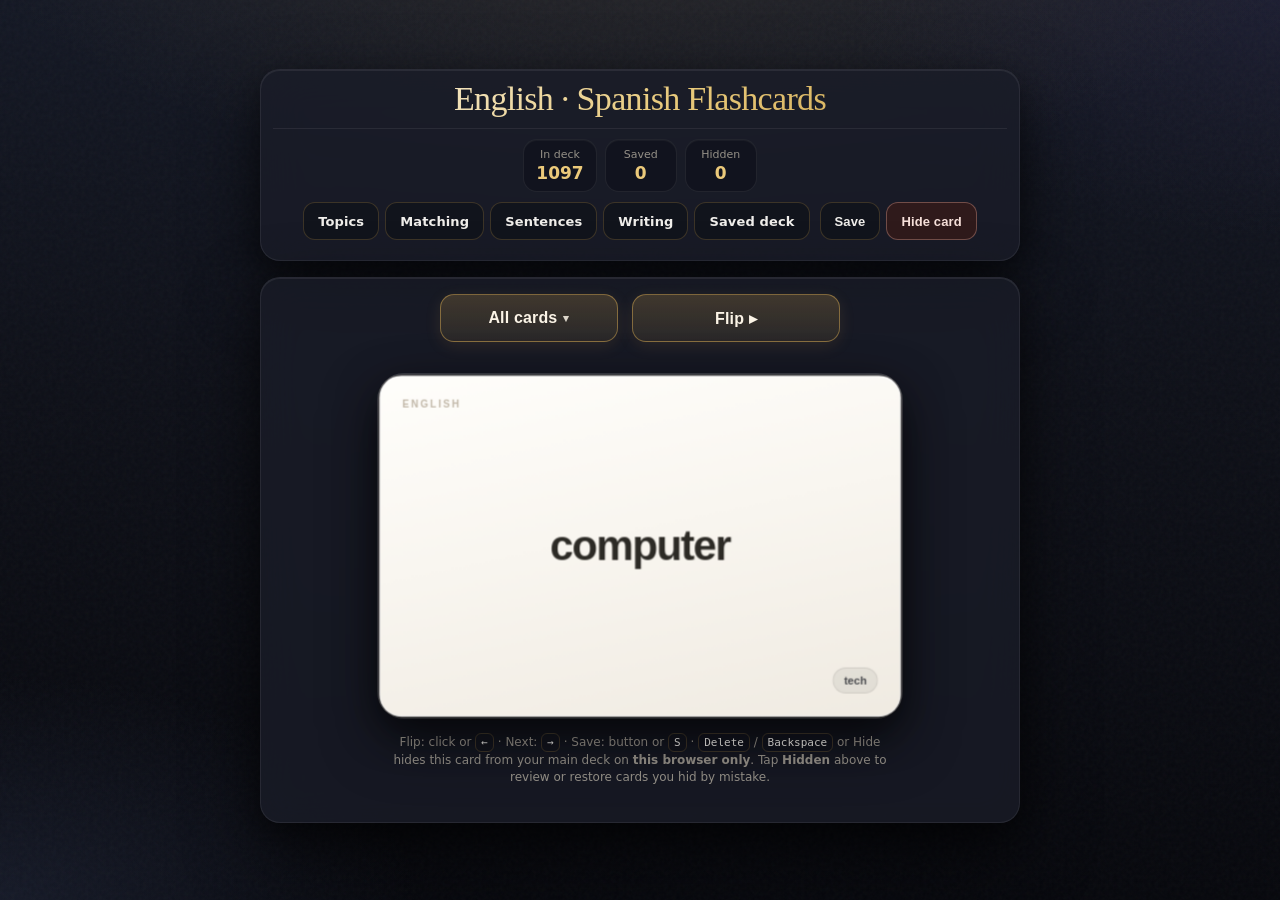
==== commit 7f9303ce: "Polish mobile nav toolbars and simplify deck UX. Single centered tab row on main, sentences, and wri" ====
--- a/index.html
+++ b/index.html
@@ -25,27 +25,30 @@
               <div class="statValue" id="statRemoved">—</div>
             </a>
           </div>
-          <nav class="phraseToolbar-nav" aria-label="Study modes">
-            <a class="btn ghost btnSm phraseToolbar-navBtn" href="./topics.html">Topics</a>
-            <a class="btn ghost btnSm phraseToolbar-navBtn" href="./matching.html">Matching</a>
-            <a class="btn ghost btnSm phraseToolbar-navBtn" href="./phrases.html">Sentences</a>
-            <a class="btn ghost btnSm phraseToolbar-navBtn" href="./writing.html">Writing</a>
-            <a class="btn ghost btnSm phraseToolbar-navBtn" href="./saved.html">Saved deck</a>
-          </nav>
-          <nav class="phraseToolbar-nav" aria-label="Deck actions">
-            <button class="btn ghost btnSm phraseToolbar-navBtn" id="saveBtn" type="button" title="Keyboard shortcut: S" aria-label="Save to memory bank; keyboard shortcut S">
-              Save
-            </button>
-            <button class="btn ghost btnSm phraseToolbar-navBtn" id="shuffleBtn" type="button">Shuffle</button>
-            <button
-              class="btn danger btnSm phraseToolbar-navBtn"
-              id="hideCardBtn"
-              type="button"
-              title="Remove this word from your main deck on this browser"
-            >
-              Hide card
-            </button>
-          </nav>
+          <div class="phraseToolbar-actions">
+            <div class="phraseToolbar-actionsInner" aria-label="Study modes and deck actions">
+            <nav class="phraseToolbar-nav" aria-label="Study modes">
+              <a class="btn ghost btnSm phraseToolbar-navBtn" href="./topics.html">Topics</a>
+              <a class="btn ghost btnSm phraseToolbar-navBtn" href="./matching.html">Matching</a>
+              <a class="btn ghost btnSm phraseToolbar-navBtn" href="./phrases.html">Sentences</a>
+              <a class="btn ghost btnSm phraseToolbar-navBtn" href="./writing.html">Writing</a>
+              <a class="btn ghost btnSm phraseToolbar-navBtn" href="./saved.html">Saved deck</a>
+            </nav>
+            <nav class="phraseToolbar-nav" aria-label="Deck actions">
+              <button class="btn ghost btnSm phraseToolbar-navBtn" id="saveBtn" type="button" title="Keyboard shortcut: S" aria-label="Save to memory bank; keyboard shortcut S">
+                Save
+              </button>
+              <button
+                class="btn danger btnSm phraseToolbar-navBtn"
+                id="hideCardBtn"
+                type="button"
+                title="Remove this word from your main deck on this browser"
+              >
+                Hide card
+              </button>
+            </nav>
+            </div>
+          </div>
         </div>
       </header>
 
--- a/style.css
+++ b/style.css
@@ -1,28 +1,40 @@
-/* English ↔ Spanish flip flashcards · muted sage green */
+/* English ↔ Spanish flashcards · premium navy + gold */
+@import url("https://fonts.googleapis.com/css2?family=DM+Sans:ital,opsz,wght@0,9..40,400;0,9..40,500;0,9..40,600;0,9..40,700;0,9..40,800;1,9..40,400&family=Instrument+Serif:ital@0;1&display=swap");
 
 :root {
-  --bg-deep: #121c17;
-  --bg-mid: #1a2a22;
-
-  --panel: rgba(255, 255, 255, 0.07);
-  --panel2: rgba(255, 255, 255, 0.05);
-  --text: rgba(245, 250, 247, 0.96);
-  --muted: rgba(190, 210, 198, 0.78);
-
-  --accent: #a8dcc0;
-  --accent-soft: rgba(168, 220, 192, 0.18);
-  --danger: #e8a090;
-  --good: #8fd4a4;
-  --shadow: 0 20px 48px rgba(0, 0, 0, 0.38);
-  --radius: 16px;
-
-  --paper1: linear-gradient(150deg, #fffdf8 0%, #f4efe6 45%, #e8dfd2 100%);
-  --paper2: linear-gradient(205deg, #fbf9f5 0%, #ece4d9 52%, #e0d4c8 100%);
-  --paperInk: rgba(22, 24, 32, 0.92);
-
-  /* Premium flip: cool cyan / ice rim (Spanish side + glow while flipped) */
-  --flipIce: rgba(130, 215, 255, 0.22);
-  --flipIceDeep: rgba(70, 160, 220, 0.14);
+  --bg-deep: #07080d;
+  --bg-mid: #0e1018;
+  --bg-top: #141824;
+
+  --panel: rgba(26, 29, 40, 0.78);
+  --panel2: rgba(18, 20, 30, 0.88);
+  --text: rgba(250, 248, 244, 0.96);
+  --muted: rgba(178, 172, 160, 0.82);
+
+  --accent: #d4a853;
+  --accent-bright: #ebc97a;
+  --accent-soft: rgba(212, 168, 83, 0.16);
+  --danger: #e89580;
+  --good: #5ecf9a;
+  --shadow:
+    0 28px 70px rgba(0, 0, 0, 0.58),
+    0 10px 28px rgba(0, 0, 0, 0.32),
+    inset 0 1px 0 rgba(255, 255, 255, 0.07);
+  --radius: 20px;
+
+  --border: rgba(255, 255, 255, 0.07);
+  --border-strong: rgba(212, 168, 83, 0.22);
+  --surface: rgba(34, 37, 50, 0.92);
+  --surface-hover: rgba(46, 50, 66, 0.96);
+  --surface-ghost: rgba(16, 18, 26, 0.72);
+  --link-hover: #f2ddb0;
+
+  --paper1: linear-gradient(168deg, #fffefb 0%, #f9f6f0 46%, #f0ebe2 100%);
+  --paper2: linear-gradient(198deg, #ffffff 0%, #f7f4ee 52%, #ede8df 100%);
+  --paperInk: rgba(26, 24, 20, 0.92);
+
+  --flipSuccess: rgba(94, 207, 154, 0.22);
+  --flipSuccessDeep: rgba(48, 160, 110, 0.14);
 }
 
 * {
@@ -38,26 +50,38 @@
   margin: 0;
   -webkit-text-size-adjust: 100%;
   text-size-adjust: 100%;
-  font-family: ui-sans-serif, system-ui, -apple-system, Segoe UI, Roboto, Helvetica, Arial,
-    "Apple Color Emoji", "Segoe UI Emoji";
+  font-family: "DM Sans", ui-sans-serif, system-ui, -apple-system, Segoe UI, Roboto, Helvetica, Arial,
+    sans-serif;
   color: var(--text);
   min-height: 100%;
   background-color: var(--bg-deep);
   background-image:
-    radial-gradient(100% 80% at 50% 0%, rgba(168, 220, 192, 0.12), transparent 55%),
-    radial-gradient(70% 50% at 0% 40%, rgba(60, 110, 85, 0.35), transparent 50%),
-    radial-gradient(65% 45% at 100% 70%, rgba(0, 0, 0, 0.28), transparent 50%),
-    repeating-linear-gradient(125deg, rgba(255, 255, 255, 0.02) 0 1px, transparent 1px 9px),
-    linear-gradient(168deg, #1e3228 0%, var(--bg-mid) 48%, var(--bg-deep) 100%);
+    radial-gradient(110% 80% at 50% -20%, rgba(212, 168, 83, 0.14), transparent 52%),
+    radial-gradient(70% 55% at 100% 0%, rgba(88, 72, 140, 0.12), transparent 48%),
+    radial-gradient(65% 50% at 0% 100%, rgba(40, 48, 72, 0.45), transparent 50%),
+    linear-gradient(180deg, var(--bg-top) 0%, var(--bg-mid) 44%, var(--bg-deep) 100%);
   display: grid;
   place-items: center;
-  padding: 16px;
+  padding: 20px 16px 28px;
+  position: relative;
+}
+
+body::before {
+  content: "";
+  position: fixed;
+  inset: 0;
+  pointer-events: none;
+  opacity: 0.035;
+  background-image: url("data:image/svg+xml,%3Csvg viewBox='0 0 256 256' xmlns='http://www.w3.org/2000/svg'%3E%3Cfilter id='n'%3E%3CfeTurbulence type='fractalNoise' baseFrequency='0.85' numOctaves='4' stitchTiles='stitch'/%3E%3C/filter%3E%3Crect width='100%25' height='100%25' filter='url(%23n)'/%3E%3C/svg%3E");
+  z-index: 0;
 }
 
 .app {
-  width: min(720px, 100%);
+  width: min(760px, 100%);
   display: grid;
-  gap: 12px;
+  gap: 16px;
+  position: relative;
+  z-index: 1;
 }
 
 .header {
@@ -65,13 +89,14 @@
   flex-direction: column;
   align-items: center;
   text-align: center;
-  gap: 8px;
-  padding: 12px 14px 14px;
+  gap: 10px;
+  padding: 18px 18px 16px;
   border-radius: var(--radius);
   background: var(--panel);
-  backdrop-filter: blur(12px);
+  backdrop-filter: blur(22px) saturate(1.15);
+  -webkit-backdrop-filter: blur(22px) saturate(1.15);
   box-shadow: var(--shadow);
-  border: 1px solid rgba(180, 220, 200, 0.12);
+  border: 1px solid var(--border);
 }
 
 .headerCompact {
@@ -81,8 +106,14 @@
 
 .title {
   margin: 0;
-  letter-spacing: -0.03em;
-  font-size: clamp(20px, 2.8vw, 26px);
+  font-family: "Instrument Serif", Georgia, "Times New Roman", serif;
+  font-weight: 400;
+  letter-spacing: -0.02em;
+  font-size: clamp(26px, 3.6vw, 34px);
+  background: linear-gradient(135deg, #faf6ef 0%, #e8c97a 55%, #c9a04a 100%);
+  -webkit-background-clip: text;
+  background-clip: text;
+  color: transparent;
 }
 
 .titleCenter {
@@ -113,7 +144,7 @@
 .statsRow {
   margin-top: 4px;
   padding-top: 8px;
-  border-top: 1px solid rgba(180, 220, 200, 0.1);
+  border-top: 1px solid var(--border);
   width: 100%;
 }
 
@@ -121,7 +152,7 @@
 .phraseToolbar {
   margin-top: 4px;
   padding-top: 10px;
-  border-top: 1px solid rgba(180, 220, 200, 0.1);
+  border-top: 1px solid var(--border);
   width: 100%;
   display: flex;
   flex-direction: column;
@@ -151,12 +182,12 @@
   justify-content: center;
   padding: 6px 10px;
   border-radius: 12px;
-  background: rgba(0, 0, 0, 0.14);
-  border: 1px solid rgba(180, 220, 200, 0.1);
+  background: var(--panel2);
+  border: 1px solid var(--border);
 }
 
 .btnCluster-actions {
-  border-color: rgba(180, 220, 200, 0.14);
+  border-color: var(--border-strong);
 }
 
 /* Topics hub — grouped vocabulary subsets */
@@ -174,7 +205,7 @@
 
 .topicSection {
   padding: 18px 0 22px;
-  border-bottom: 1px solid rgba(180, 220, 200, 0.12);
+  border-bottom: 1px solid var(--border);
 }
 
 .topicSection:last-child {
@@ -190,10 +221,11 @@
 
 .topicSectionTitle {
   margin: 0 0 6px;
-  font-size: clamp(15px, 2.2vw, 18px);
-  font-weight: 800;
-  letter-spacing: -0.02em;
-  color: var(--text);
+  font-family: "Instrument Serif", Georgia, serif;
+  font-size: clamp(18px, 2.6vw, 22px);
+  font-weight: 400;
+  letter-spacing: -0.01em;
+  color: var(--accent-bright);
 }
 
 .topicSectionSubtitle {
@@ -220,14 +252,23 @@
   text-decoration: none;
   color: inherit;
   border-radius: 14px;
-  border: 1px solid rgba(180, 220, 200, 0.14);
-  background: rgba(0, 0, 0, 0.12);
-  transition: border-color 0.2s ease, background 0.2s ease, transform 0.15s ease;
+  border: 1px solid var(--border);
+  background: var(--panel2);
+  transition:
+    border-color 0.22s ease,
+    background 0.22s ease,
+    transform 0.2s ease,
+    box-shadow 0.22s ease;
 }
 
 .topicPickCard:hover {
-  border-color: rgba(168, 220, 192, 0.35);
-  background: rgba(0, 0, 0, 0.16);
+  border-color: rgba(212, 168, 83, 0.42);
+  background: var(--surface-hover);
+  box-shadow:
+    0 14px 36px rgba(0, 0, 0, 0.42),
+    0 0 0 1px rgba(212, 168, 83, 0.08),
+    inset 0 1px 0 rgba(255, 255, 255, 0.06);
+  transform: translateY(-2px);
 }
 
 .topicPickTitle {
@@ -252,7 +293,7 @@
   display: none;
   width: 1px;
   height: 28px;
-  background: rgba(180, 220, 200, 0.14);
+  background: var(--border);
   flex-shrink: 0;
 }
 
@@ -276,6 +317,87 @@
   flex: 0 1 auto;
 }
 
+/* Main deck, sentences, writing: one centered horizontal row of tabs/buttons */
+body.deckPage .phraseToolbar,
+body.phrasePage .phraseToolbar,
+body.writingPage .header.headerCompact {
+  align-items: center;
+  gap: 6px;
+}
+
+body.writingPage .stats.writingStats {
+  display: flex;
+  flex-wrap: nowrap;
+  justify-content: center;
+  gap: 10px;
+  width: 100%;
+  margin-top: 2px;
+  padding-top: 6px;
+  border-top: 1px solid var(--border);
+}
+
+body.deckPage .phraseToolbar-actions,
+body.phrasePage .phraseToolbar-actions,
+body.writingPage .phraseToolbar-actions {
+  display: flex;
+  justify-content: center;
+  align-items: center;
+  width: 100%;
+  overflow-x: auto;
+  -webkit-overflow-scrolling: touch;
+  scrollbar-width: none;
+  padding: 4px 4px 8px;
+}
+
+body.deckPage .phraseToolbar-actions::-webkit-scrollbar,
+body.phrasePage .phraseToolbar-actions::-webkit-scrollbar,
+body.writingPage .phraseToolbar-actions::-webkit-scrollbar {
+  display: none;
+  height: 0;
+}
+
+body.deckPage .phraseToolbar-actionsInner,
+body.phrasePage .phraseToolbar-actionsInner,
+body.writingPage .phraseToolbar-actionsInner {
+  display: inline-flex;
+  flex-wrap: nowrap;
+  align-items: center;
+  justify-content: center;
+  gap: 10px;
+  flex-shrink: 0;
+  max-width: 100%;
+}
+
+body.deckPage .phraseToolbar-actionsInner .phraseToolbar-nav,
+body.phrasePage .phraseToolbar-actionsInner .phraseToolbar-nav,
+body.writingPage .phraseToolbar-actionsInner .phraseToolbar-nav {
+  display: inline-flex;
+  flex-wrap: nowrap;
+  align-items: center;
+  justify-content: center;
+  gap: 6px;
+}
+
+body.deckPage .phraseToolbar-actionsInner .phraseToolbar-nav > a.btn,
+body.deckPage .phraseToolbar-actionsInner .phraseToolbar-nav > button.btn,
+body.phrasePage .phraseToolbar-actionsInner .phraseToolbar-nav > a.btn,
+body.phrasePage .phraseToolbar-actionsInner .phraseToolbar-nav > button.btn,
+body.writingPage .phraseToolbar-actionsInner .phraseToolbar-nav > a.btn,
+body.writingPage .phraseToolbar-actionsInner .phraseToolbar-nav > button.btn {
+  flex: 0 0 auto;
+  width: auto;
+  min-width: 0;
+  white-space: nowrap;
+  min-height: 38px;
+  padding: 9px 14px;
+  font-size: 13px;
+  font-weight: 650;
+  line-height: 1.2;
+  border-radius: 12px;
+  touch-action: manipulation;
+  -webkit-tap-highlight-color: transparent;
+}
+
 /* Sentence toolbar: every control fills its slot; label centered (links + buttons) */
 .phraseToolbar-nav > a.btn,
 .phraseToolbar-nav > button.btn {
@@ -287,12 +409,13 @@
 }
 
 .stat {
-  padding: 6px 10px;
-  border-radius: 12px;
+  padding: 8px 12px;
+  border-radius: 14px;
   background: var(--panel2);
-  border: 1px solid rgba(180, 220, 200, 0.1);
+  border: 1px solid var(--border);
   min-width: 72px;
   text-align: center;
+  box-shadow: inset 0 1px 0 rgba(255, 255, 255, 0.04);
 }
 
 a.statLink {
@@ -303,12 +426,12 @@
 }
 
 a.statLink:hover {
-  background: rgba(168, 220, 192, 0.12);
-  border-color: rgba(200, 230, 210, 0.28);
+  background: var(--accent-soft);
+  border-color: rgba(212, 168, 83, 0.38);
 }
 
 a.statLink:focus-visible {
-  outline: 2px solid rgba(168, 220, 192, 0.55);
+  outline: 2px solid rgba(212, 168, 83, 0.55);
   outline-offset: 2px;
 }
 
@@ -352,16 +475,18 @@
 }
 
 .statValue {
-  font-size: 16px;
-  margin-top: 1px;
+  font-size: 17px;
+  margin-top: 2px;
   font-variant-numeric: tabular-nums;
+  font-weight: 700;
+  color: var(--accent-bright);
 }
 
 .btn {
   appearance: none;
-  border: 1px solid rgba(180, 220, 200, 0.2);
+  border: 1px solid var(--border-strong);
   color: var(--text);
-  background: rgba(20, 35, 28, 0.45);
+  background: var(--surface);
   padding: 10px 12px;
   border-radius: 14px;
   cursor: pointer;
@@ -380,8 +505,11 @@
 
 .btn:hover {
   transform: translateY(-1px);
-  background: rgba(32, 52, 42, 0.55);
-  border-color: rgba(200, 230, 210, 0.28);
+  background: var(--surface-hover);
+  border-color: rgba(212, 168, 83, 0.35);
+  box-shadow:
+    0 10px 28px rgba(0, 0, 0, 0.38),
+    0 0 0 1px rgba(212, 168, 83, 0.06);
 }
 
 .btn:active {
@@ -389,30 +517,32 @@
 }
 
 .btn.ghost {
-  background: rgba(24, 40, 32, 0.4);
+  background: var(--surface-ghost);
 }
 
 .btn.danger {
-  border-color: rgba(232, 160, 144, 0.42);
-  background: rgba(90, 42, 38, 0.35);
+  border-color: rgba(240, 168, 154, 0.35);
+  background: rgba(60, 28, 24, 0.65);
   color: rgba(255, 232, 226, 0.96);
 }
 
 .btn.danger:hover {
   border-color: rgba(255, 190, 175, 0.45);
-  background: rgba(110, 48, 42, 0.45);
+  background: rgba(80, 36, 30, 0.75);
 }
 
 .btn.primary,
 .btn.navBtn.primary {
-  border-color: rgba(168, 220, 192, 0.45);
-  background: var(--accent-soft);
+  border-color: rgba(212, 168, 83, 0.5);
+  background: linear-gradient(180deg, rgba(212, 168, 83, 0.22) 0%, rgba(212, 168, 83, 0.1) 100%);
+  color: rgba(255, 248, 235, 0.98);
+  box-shadow: 0 4px 16px rgba(212, 168, 83, 0.12);
 }
 
 .btn.primary:hover,
 .btn.navBtn.primary:hover {
-  border-color: rgba(200, 235, 215, 0.55);
-  background: rgba(168, 220, 192, 0.28);
+  border-color: rgba(235, 201, 122, 0.62);
+  background: linear-gradient(180deg, rgba(212, 168, 83, 0.32) 0%, rgba(212, 168, 83, 0.16) 100%);
 }
 
 .btn:disabled {
@@ -427,11 +557,12 @@
 
 .panel {
   border-radius: var(--radius);
-  padding: 12px;
+  padding: 16px;
   background: var(--panel);
-  backdrop-filter: blur(12px);
+  backdrop-filter: blur(20px) saturate(1.12);
+  -webkit-backdrop-filter: blur(20px) saturate(1.12);
   box-shadow: var(--shadow);
-  border: 1px solid rgba(180, 220, 200, 0.1);
+  border: 1px solid var(--border);
 }
 
 .studyPanel {
@@ -442,11 +573,153 @@
 
 .studyRow {
   display: flex;
+  flex-direction: column;
   align-items: center;
-  justify-content: flex-end;
-  gap: 12px;
-  flex-wrap: wrap;
-  margin-bottom: 10px;
+  margin-bottom: 12px;
+  max-width: 100%;
+}
+
+.studyControlBar {
+  display: flex;
+  align-items: stretch;
+  justify-content: space-between;
+  gap: 14px;
+  width: min(400px, 100%);
+}
+
+.topicDrop {
+  position: relative;
+  flex: 1 1 0;
+  min-width: 0;
+}
+
+.topicDropBtn,
+.studyControlBar .studyFlipBtn {
+  width: 100%;
+  min-width: 0;
+  min-height: 48px;
+  padding: 10px 14px;
+  font-size: 16px;
+  font-weight: 700;
+  border-radius: 14px;
+  display: inline-flex;
+  align-items: center;
+  justify-content: center;
+  gap: 6px;
+}
+
+.studyControlBar .studyFlipBtn {
+  flex: 1 1 0;
+}
+
+.topicDropBtnText {
+  overflow: hidden;
+  text-overflow: ellipsis;
+  white-space: nowrap;
+  min-width: 0;
+}
+
+.topicDropChev {
+  flex-shrink: 0;
+  font-size: 11px;
+  opacity: 0.85;
+  transition: transform 0.2s ease;
+}
+
+.topicDrop.isOpen .topicDropChev {
+  transform: rotate(180deg);
+}
+
+.topicDrop.isOpen .topicDropBtn {
+  border-color: rgba(235, 201, 122, 0.62);
+  box-shadow:
+    0 0 0 3px rgba(212, 168, 83, 0.16),
+    0 4px 16px rgba(212, 168, 83, 0.12);
+}
+
+.topicDropMenu {
+  position: absolute;
+  z-index: 40;
+  top: calc(100% + 6px);
+  left: 0;
+  right: 0;
+  min-width: min(280px, 92vw);
+  max-height: min(320px, 50vh);
+  overflow: auto;
+  margin: 0;
+  padding: 6px;
+  list-style: none;
+  border-radius: 14px;
+  background: linear-gradient(180deg, #fcfbfa 0%, #f5f3f0 100%);
+  border: 1px solid rgba(212, 168, 83, 0.35);
+  box-shadow:
+    0 16px 40px rgba(0, 0, 0, 0.35),
+    0 0 0 1px rgba(255, 255, 255, 0.06) inset;
+  -webkit-overflow-scrolling: touch;
+  color: #1a1814;
+}
+
+.topicDropGroupLabel {
+  margin: 0;
+  padding: 8px 12px 4px;
+  font-size: 10px;
+  font-weight: 800;
+  letter-spacing: 0.12em;
+  text-transform: uppercase;
+  color: #6b6560;
+}
+
+.topicDropItem {
+  display: flex;
+  align-items: center;
+  justify-content: space-between;
+  gap: 10px;
+  width: 100%;
+  margin: 0;
+  padding: 10px 12px;
+  border: none;
+  border-radius: 10px;
+  background: transparent;
+  color: #1a1814;
+  font: inherit;
+  font-size: 14px;
+  font-weight: 600;
+  text-align: left;
+  cursor: pointer;
+  transition:
+    background 0.12s ease,
+    color 0.12s ease;
+}
+
+.topicDropItem:hover:not(:disabled) {
+  background: rgba(212, 168, 83, 0.2);
+  color: #1f1808;
+}
+
+.topicDropItem.isSelected {
+  background: rgba(212, 168, 83, 0.32);
+  color: #1f1808;
+}
+
+.topicDropItem:disabled {
+  color: #9a948c;
+  opacity: 0.65;
+  cursor: not-allowed;
+}
+
+.topicDropItemCount {
+  flex-shrink: 0;
+  font-size: 12px;
+  font-weight: 700;
+  font-variant-numeric: tabular-nums;
+  color: #2d7a52;
+}
+
+.topicDropItemLabel {
+  min-width: 0;
+  overflow: hidden;
+  text-overflow: ellipsis;
+  white-space: nowrap;
 }
 
 /* Mobile-only Flip | Next row (hidden on wider viewports). */
@@ -489,6 +762,19 @@
 .navBtn {
   min-width: 110px;
   font-variant-numeric: tabular-nums;
+}
+
+.deckHelpNote {
+  margin: 0 auto;
+  padding: 0 clamp(12px, 4vw, 20px);
+  max-width: 34rem;
+  font-size: 12px;
+  line-height: 1.45;
+  text-align: center;
+}
+
+.deckHelpNote kbd {
+  font-size: 11px;
 }
 
 .flashcardStage {
@@ -512,8 +798,15 @@
 }
 
 .flashcardHit:not(:disabled):hover {
-  outline: 1px solid rgba(120, 200, 255, 0.42);
-  box-shadow: 0 0 28px rgba(90, 185, 255, 0.12);
+  outline: 1px solid rgba(212, 168, 83, 0.35);
+  box-shadow:
+    0 16px 48px rgba(0, 0, 0, 0.52),
+    0 0 40px rgba(212, 168, 83, 0.08);
+}
+
+.flashcardHit:not(:disabled):hover:has(.flashcardInner.isFlipped) {
+  outline: 1px solid rgba(94, 207, 154, 0.45);
+  box-shadow: 0 16px 48px rgba(0, 0, 0, 0.52);
 }
 
 .flashcardHit:is(:disabled) {
@@ -523,9 +816,14 @@
 .flashcardHit:focus-visible {
   border-radius: 24px;
   box-shadow:
-    0 0 0 3px rgba(110, 200, 255, 0.42),
-    0 0 36px rgba(80, 175, 255, 0.15),
-    0 18px 50px rgba(0, 0, 0, 0.45);
+    0 0 0 3px rgba(255, 255, 255, 0.15),
+    0 12px 40px rgba(0, 0, 0, 0.5);
+}
+
+.flashcardHit:focus-visible:has(.flashcardInner.isFlipped) {
+  box-shadow:
+    0 0 0 3px rgba(72, 200, 140, 0.4),
+    0 12px 40px rgba(0, 0, 0, 0.5);
 }
 
 .flashcard3d {
@@ -539,12 +837,13 @@
   transition: box-shadow 0.45s ease;
 }
 
-/* Soft cyan bloom while the Spanish face is showing (same look, no filter compositor bug). */
+/* Green success bloom while the Spanish face is showing */
 .flashcard3d:has(.flashcardInner.isFlipped) {
   box-shadow:
-    0 0 0 1px rgba(120, 195, 255, 0.28),
-    0 14px 38px rgba(60, 145, 200, 0.22),
-    0 0 52px rgba(100, 195, 255, 0.16);
+    0 0 0 1px rgba(94, 207, 154, 0.4),
+    0 18px 48px rgba(0, 0, 0, 0.48),
+    0 0 60px rgba(94, 207, 154, 0.22),
+    0 0 100px rgba(48, 160, 110, 0.1);
 }
 
 .flashcardInner {
@@ -576,11 +875,11 @@
   hyphens: none;
   -webkit-hyphens: none;
   color: var(--paperInk);
-  border: 1px solid rgba(20, 30, 40, 0.12);
+  border: 1px solid rgba(255, 255, 255, 0.72);
   box-shadow:
-    0 4px 0 rgba(255, 255, 255, 0.45) inset,
-    0 22px 50px rgba(0, 0, 0, 0.42),
-    0 0 0 1px rgba(0, 0, 0, 0.14);
+    0 1px 0 rgba(255, 255, 255, 0.98) inset,
+    0 24px 56px rgba(0, 0, 0, 0.5),
+    0 0 0 1px rgba(212, 168, 83, 0.08);
 }
 
 .flashFaceFront {
@@ -591,28 +890,29 @@
 
 .flashFaceBack {
   background:
-    radial-gradient(115% 85% at 8% 0%, var(--flipIce), transparent 52%),
-    radial-gradient(90% 75% at 100% 100%, var(--flipIceDeep), transparent 48%),
-    linear-gradient(168deg, #f5fbff 0%, #e8f2f8 38%, #dce8ef 100%);
-  border-color: rgba(70, 130, 170, 0.22);
+    radial-gradient(120% 90% at 10% 0%, var(--flipSuccess), transparent 55%),
+    radial-gradient(95% 80% at 100% 100%, var(--flipSuccessDeep), transparent 50%),
+    linear-gradient(168deg, #ffffff 0%, #f4faf7 42%, #e8f5ee 100%);
+  border-color: rgba(56, 175, 125, 0.28);
   transform: rotateY(180deg) translateZ(4px);
   -webkit-transform: rotateY(180deg) translateZ(4px);
   box-shadow:
-    0 4px 0 rgba(255, 255, 255, 0.5) inset,
-    0 0 0 1px rgba(100, 175, 220, 0.2),
-    0 22px 50px rgba(15, 45, 65, 0.2),
-    0 0 48px rgba(100, 195, 255, 0.18);
+    0 1px 0 rgba(255, 255, 255, 0.95) inset,
+    0 0 0 1px rgba(94, 207, 154, 0.22),
+    0 24px 56px rgba(0, 0, 0, 0.5),
+    0 0 48px rgba(94, 207, 154, 0.16);
 }
 
 .flashLabel {
   position: absolute;
   top: clamp(14px, 3vw, 22px);
   left: clamp(14px, 3vw, 22px);
-  font-size: 11px;
-  font-weight: 800;
-  letter-spacing: 0.18em;
+  font-size: 10px;
+  font-weight: 700;
+  letter-spacing: 0.2em;
   text-transform: uppercase;
-  opacity: 0.55;
+  opacity: 0.5;
+  color: rgba(120, 100, 70, 0.9);
 }
 
 .flashWord {
@@ -725,7 +1025,7 @@
 
 .footerLink:hover,
 .btnLink:hover {
-  color: #d8f5e4;
+  color: var(--link-hover);
 }
 
 .btnLink {
@@ -741,9 +1041,9 @@
   font-size: 11px;
   padding: 2px 5px;
   border-radius: 6px;
-  background: rgba(18, 32, 26, 0.65);
-  border: 1px solid rgba(180, 220, 200, 0.2);
-  color: rgba(235, 248, 240, 0.92);
+  background: var(--panel2);
+  border: 1px solid var(--border-strong);
+  color: var(--text);
 }
 
 .muted {
@@ -762,24 +1062,28 @@
 }
 
 .inlineLink:hover {
-  color: #d8f5e4;
+  color: var(--link-hover);
 }
 
 .saveToast {
   font-weight: 750;
-  color: rgba(140, 220, 160, 0.98);
+  color: var(--good);
   letter-spacing: 0.02em;
   min-height: 1.2em;
 }
 
 .miniHelp {
-  margin-top: 14px;
-  color: var(--muted);
-  font-size: 12px;
-  display: flex;
-  gap: 8px;
+  margin-top: 8px;
+  min-height: 1.25em;
+  display: flex;
+  justify-content: center;
   align-items: center;
-  flex-wrap: wrap;
+}
+
+.miniHelp:empty,
+.miniHelp:not(:has(.saveToast:not(:empty))) {
+  margin-top: 0;
+  min-height: 0;
 }
 
 /* ——— Phones & tablets (wide enough to catch phones in landscape) ——— */
@@ -798,7 +1102,7 @@
     display: none !important;
   }
 
-  /* Sentence / saved-sentence headers: never show the long instruction block on narrow viewports */
+  /* Sentence deck header: hide long instruction block on narrow viewports */
   body.phrasePage .header .subtitle {
     display: none !important;
     margin: 0 !important;
@@ -808,7 +1112,8 @@
     border: 0 !important;
   }
 
-  body.phrasePage .header.headerCompact {
+  body.phrasePage .header.headerCompact,
+  body.deckPage .header.headerCompact {
     gap: 4px;
   }
 
@@ -831,47 +1136,6 @@
   .headerCompact .stats.statsRow {
     margin-top: 2px;
     padding-top: 6px;
-  }
-
-  .stats.statsRow,
-  .phraseToolbar-stats {
-    gap: 5px;
-    row-gap: 6px;
-  }
-
-  .stat {
-    min-width: 58px;
-    padding: 6px 7px;
-  }
-
-  .phrasePage .phraseToolbar {
-    margin-top: 0;
-    padding-top: 4px;
-    gap: 4px;
-  }
-
-  .phrasePage .phraseToolbar-stats {
-    flex-wrap: nowrap;
-    justify-content: center;
-    gap: 5px;
-    width: 100%;
-  }
-
-  .phrasePage .phraseToolbar-stats .stat {
-    flex: 1 1 0;
-    min-width: 0;
-    padding: 6px 4px;
-  }
-
-  .phrasePage .phraseToolbar-stats .statLabel {
-    font-size: 9px;
-  }
-
-  .phrasePage .phraseToolbar-stats .statValue {
-    font-size: 13px;
-  }
-
-  body.phrasePage .phraseToolbar-nav {
     display: grid;
     grid-template-columns: repeat(3, minmax(0, 1fr));
     gap: 6px;
@@ -879,16 +1143,110 @@
     justify-items: stretch;
   }
 
-  body.phrasePage .phraseToolbar-nav > a.btn,
-  body.phrasePage .phraseToolbar-nav > button.btn {
+  .headerCompact .stats.statsRow > .stat {
+    min-width: 0;
+    width: 100%;
+  }
+
+  .headerCompact .stats.statsRow > a.btn,
+  .headerCompact .stats.statsRow > button.btn {
     display: flex !important;
     width: 100%;
     min-width: 0;
     min-height: 44px;
-    font-size: 13px;
+    font-size: 12px;
     justify-content: center !important;
     align-items: center !important;
     text-align: center;
+    padding: 8px 6px;
+  }
+
+  .stats.statsRow,
+  .phraseToolbar-stats {
+    gap: 5px;
+    row-gap: 6px;
+  }
+
+  .stat {
+    min-width: 58px;
+    padding: 6px 7px;
+  }
+
+  .phrasePage .phraseToolbar,
+  .deckPage .phraseToolbar {
+    margin-top: 0;
+    padding-top: 4px;
+    gap: 4px;
+  }
+
+  .phrasePage .phraseToolbar-stats,
+  .deckPage .phraseToolbar-stats {
+    flex-wrap: nowrap;
+    justify-content: center;
+    gap: 5px;
+    width: 100%;
+  }
+
+  .phrasePage .phraseToolbar-stats .stat,
+  .deckPage .phraseToolbar-stats .stat {
+    flex: 1 1 0;
+    min-width: 0;
+    padding: 6px 4px;
+  }
+
+  .phrasePage .phraseToolbar-stats .statLabel,
+  .deckPage .phraseToolbar-stats .statLabel {
+    font-size: 9px;
+  }
+
+  .phrasePage .phraseToolbar-stats .statValue,
+  .deckPage .phraseToolbar-stats .statValue {
+    font-size: 13px;
+  }
+
+  body.deckPage .phraseToolbar-actions,
+  body.phrasePage .phraseToolbar-actions,
+  body.writingPage .phraseToolbar-actions {
+    justify-content: center;
+    padding: 2px 2px 6px;
+  }
+
+  body.deckPage .phraseToolbar-actionsInner,
+  body.phrasePage .phraseToolbar-actionsInner,
+  body.writingPage .phraseToolbar-actionsInner {
+    gap: 8px;
+  }
+
+  body.deckPage .phraseToolbar-actionsInner .phraseToolbar-nav,
+  body.phrasePage .phraseToolbar-actionsInner .phraseToolbar-nav,
+  body.writingPage .phraseToolbar-actionsInner .phraseToolbar-nav {
+    gap: 5px;
+  }
+
+  body.deckPage .phraseToolbar-actionsInner .phraseToolbar-nav > a.btn,
+  body.deckPage .phraseToolbar-actionsInner .phraseToolbar-nav > button.btn,
+  body.phrasePage .phraseToolbar-actionsInner .phraseToolbar-nav > a.btn,
+  body.phrasePage .phraseToolbar-actionsInner .phraseToolbar-nav > button.btn,
+  body.writingPage .phraseToolbar-actionsInner .phraseToolbar-nav > a.btn,
+  body.writingPage .phraseToolbar-actionsInner .phraseToolbar-nav > button.btn {
+    min-height: 42px;
+    font-size: 12px;
+    padding: 8px 12px;
+  }
+
+  body.writingPage .headerCompact .stats.writingStats {
+    display: flex;
+    flex-wrap: nowrap;
+    justify-content: center;
+    gap: 8px;
+    width: 100%;
+    max-width: 280px;
+    margin-inline: auto;
+  }
+
+  body.writingPage .headerCompact .stats.writingStats > .stat {
+    flex: 1 1 0;
+    min-width: 0;
   }
 
   .btnSm {
@@ -908,12 +1266,34 @@
   }
 
   .studyRow {
-    flex-direction: row;
-    flex-wrap: nowrap;
-    align-items: stretch;
-    justify-content: space-between;
+    margin-bottom: 10px;
+  }
+
+  .studyControlBar {
+    width: 100%;
     gap: 10px;
-    margin-bottom: 8px;
+  }
+
+  .topicDropMenu {
+    min-width: 100%;
+  }
+
+  .studyControlBar .studyFlipBtn {
+    display: none !important;
+  }
+
+  .topicDropBtn {
+    min-height: 50px;
+    font-size: 16px;
+  }
+
+  .topicDropItem {
+    min-height: 44px;
+    padding: 12px;
+  }
+
+  .topicDropMenu {
+    max-height: min(280px, 50dvh);
   }
 
   .btn {
@@ -966,6 +1346,12 @@
     max-width: min(520px, 100%);
   }
 
+  .deckHelpNote {
+    font-size: 11px;
+    padding: 0 10px;
+    margin-top: 2px;
+  }
+
   .miniHelp {
     font-size: 11px;
     margin-top: 6px;
@@ -1011,3 +1397,1052 @@
     box-shadow: none;
   }
 }
+
+/* ——— Matching cards (Duolingo-style) ——— */
+body.matchingPage .app {
+  width: min(820px, 100%);
+}
+
+/* White game island on dark matching page */
+body.matchingPage .matchPanel {
+  --match-text: rgba(22, 26, 34, 0.92);
+  --match-muted: rgba(88, 96, 112, 0.86);
+  --match-border: rgba(22, 28, 40, 0.1);
+  --match-border-strong: rgba(22, 28, 40, 0.14);
+  --match-surface: #f6f7f9;
+  --match-surface-hover: #eef0f4;
+
+  width: 100%;
+  padding: 14px;
+  background: linear-gradient(180deg, #ffffff 0%, #fafbfc 100%);
+  border: 1px solid rgba(255, 255, 255, 0.08);
+  box-shadow:
+    0 28px 64px rgba(0, 0, 0, 0.5),
+    0 0 0 1px rgba(255, 255, 255, 0.06) inset;
+  color: var(--match-text);
+}
+
+body.matchingPage .matchPanel .muted {
+  color: var(--match-muted);
+}
+
+body.matchingPage .matchPanel .btn {
+  background: #ffffff;
+  color: var(--match-text);
+  border-color: var(--match-border-strong);
+}
+
+body.matchingPage .matchPanel .btn:hover {
+  background: var(--match-surface-hover);
+  border-color: rgba(180, 130, 50, 0.35);
+}
+
+body.matchingPage .matchPanel .matchTopicBar,
+body.matchingPage .matchPanel .matchTopRow,
+body.matchingPage .matchPanel .matchStat,
+body.matchingPage .matchPanel .matchEmpty,
+body.matchingPage .matchPanel .matchChoice,
+body.matchingPage .matchPanel .matchColTitle,
+body.matchingPage .matchPanel .matchToast,
+body.matchingPage .matchPanel .matchStatValue {
+  color: var(--match-text);
+}
+
+.matchTopicBar {
+  padding: 14px 14px 12px;
+  margin: -2px -2px 14px;
+  border-radius: 14px;
+  background: linear-gradient(180deg, #f8f9fc 0%, #f0f2f6 100%);
+  border: 1px solid var(--match-border);
+  box-shadow: 0 4px 14px rgba(22, 28, 40, 0.05);
+}
+
+.matchTopicBarMain {
+  display: flex;
+  flex-wrap: wrap;
+  align-items: center;
+  gap: 10px 14px;
+}
+
+.matchTopicLabel {
+  font-size: 11px;
+  font-weight: 800;
+  letter-spacing: 0.14em;
+  text-transform: uppercase;
+  color: var(--match-muted, var(--muted));
+  flex: 0 0 auto;
+}
+
+.matchTopicSelectWrap {
+  position: relative;
+  flex: 1 1 220px;
+  min-width: min(100%, 280px);
+}
+
+.matchTopicSelectWrap::after {
+  content: "";
+  position: absolute;
+  right: 14px;
+  top: 50%;
+  width: 8px;
+  height: 8px;
+  border-right: 2px solid rgba(22, 26, 34, 0.4);
+  border-bottom: 2px solid rgba(22, 26, 34, 0.4);
+  transform: translateY(-65%) rotate(45deg);
+  pointer-events: none;
+}
+
+.matchTopicSelect {
+  appearance: none;
+  width: 100%;
+  padding: 12px 40px 12px 14px;
+  border-radius: 12px;
+  border: 2px solid var(--match-border-strong, rgba(22, 28, 40, 0.14));
+  background: linear-gradient(180deg, #ffffff 0%, #f6f7f9 100%);
+  color: var(--match-text, rgba(22, 26, 34, 0.92));
+  font: inherit;
+  font-size: 15px;
+  font-weight: 750;
+  letter-spacing: -0.02em;
+  cursor: pointer;
+  box-shadow:
+    0 4px 12px rgba(22, 28, 40, 0.06),
+    inset 0 1px 0 rgba(255, 255, 255, 0.9);
+  transition:
+    border-color 140ms ease,
+    box-shadow 140ms ease,
+    background 140ms ease;
+}
+
+.matchTopicSelect:hover {
+  border-color: rgba(180, 130, 50, 0.4);
+}
+
+.matchTopicSelect:focus-visible {
+  outline: none;
+  border-color: rgba(180, 130, 50, 0.55);
+  box-shadow:
+    0 0 0 4px rgba(212, 168, 83, 0.16),
+    0 4px 12px rgba(22, 28, 40, 0.06);
+}
+
+.matchTopicBlurb {
+  margin: 10px 0 0;
+  font-size: 13px;
+  line-height: 1.45;
+  max-width: 42rem;
+}
+
+.matchTopicPool {
+  margin: 6px 0 0;
+  font-size: 12px;
+  font-weight: 700;
+  font-variant-numeric: tabular-nums;
+  color: var(--good);
+}
+
+.matchEmpty {
+  padding: 28px 18px;
+  text-align: center;
+  border-radius: 14px;
+  border: 1px dashed var(--match-border-strong, rgba(22, 28, 40, 0.14));
+  background: rgba(246, 247, 249, 0.9);
+  margin-bottom: 8px;
+}
+
+.matchEmptyTitle {
+  margin: 0 0 8px;
+  font-size: 17px;
+  font-weight: 850;
+  letter-spacing: -0.02em;
+  color: var(--match-text, rgba(22, 26, 34, 0.92));
+}
+
+.matchEmptyText {
+  margin: 0;
+  font-size: 13px;
+  line-height: 1.5;
+  max-width: 28rem;
+  margin-left: auto;
+  margin-right: auto;
+}
+
+.matchPlayArea {
+  display: block;
+}
+
+.matchTopRow {
+  display: flex;
+  align-items: center;
+  justify-content: space-between;
+  gap: 10px;
+  padding-bottom: 12px;
+  border-bottom: 1px solid var(--match-border, rgba(22, 28, 40, 0.1));
+  margin-bottom: 12px;
+}
+
+.matchStats {
+  display: flex;
+  align-items: center;
+  gap: 10px;
+  flex-wrap: wrap;
+}
+
+.matchStat {
+  padding: 8px 10px;
+  border-radius: 14px;
+  background: var(--match-surface, #f6f7f9);
+  border: 1px solid var(--match-border, rgba(22, 28, 40, 0.1));
+  min-width: 110px;
+}
+
+.matchStatLabel {
+  font-size: 11px;
+  color: var(--match-muted, rgba(88, 96, 112, 0.86));
+}
+
+.matchStatValue {
+  font-size: 16px;
+  margin-top: 2px;
+  font-variant-numeric: tabular-nums;
+  font-weight: 850;
+}
+
+.matchControls {
+  display: flex;
+  gap: 8px;
+  align-items: center;
+  justify-content: flex-end;
+}
+
+.matchGrid {
+  display: grid;
+  grid-template-columns: 1fr 1fr;
+  gap: 12px;
+}
+
+.matchCol {
+  display: flex;
+  flex-direction: column;
+  gap: 10px;
+}
+
+.matchColHead {
+  display: flex;
+  justify-content: space-between;
+  align-items: baseline;
+  padding: 0 2px;
+}
+
+.matchColTitle {
+  font-weight: 850;
+  letter-spacing: -0.02em;
+}
+
+.matchColHint {
+  font-size: 12px;
+}
+
+.matchList {
+  display: grid;
+  grid-template-rows: repeat(5, minmax(66px, 1fr));
+  gap: 10px;
+}
+
+.matchChoice {
+  appearance: none;
+  border: 2px solid var(--match-border, rgba(22, 28, 40, 0.1));
+  background: linear-gradient(180deg, #ffffff 0%, #f8f9fc 100%);
+  box-shadow:
+    0 6px 16px rgba(22, 28, 40, 0.06),
+    inset 0 1px 0 rgba(255, 255, 255, 0.85);
+  border-radius: 14px;
+  padding: 14px 14px;
+  display: flex;
+  align-items: center;
+  gap: 12px;
+  cursor: pointer;
+  color: var(--match-text, rgba(22, 26, 34, 0.92));
+  text-align: left;
+  transition:
+    transform 140ms ease,
+    border-color 140ms ease,
+    background 140ms ease,
+    box-shadow 140ms ease,
+    opacity 220ms ease;
+  user-select: none;
+  -webkit-tap-highlight-color: transparent;
+  touch-action: manipulation;
+}
+
+.matchChoice:hover {
+  transform: translateY(-1px);
+  border-color: rgba(180, 130, 50, 0.32);
+  background: linear-gradient(180deg, #ffffff 0%, #faf8f4 100%);
+  box-shadow:
+    0 8px 20px rgba(22, 28, 40, 0.08),
+    inset 0 1px 0 rgba(255, 255, 255, 0.9);
+}
+
+.matchChoice:active {
+  transform: translateY(0px);
+}
+
+.matchChoice:focus-visible {
+  outline: none;
+  box-shadow: 0 0 0 4px rgba(212, 168, 83, 0.18);
+  border-color: rgba(180, 130, 50, 0.45);
+}
+
+.matchNum {
+  width: 28px;
+  height: 28px;
+  border-radius: 999px;
+  display: grid;
+  place-items: center;
+  font-weight: 900;
+  font-variant-numeric: tabular-nums;
+  color: rgba(22, 26, 34, 0.88);
+  background: linear-gradient(180deg, #f8f9fc 0%, #e8ecf2 100%);
+  border: 1px solid var(--match-border-strong, rgba(22, 28, 40, 0.12));
+  flex: 0 0 auto;
+}
+
+.matchText {
+  font-weight: 850;
+  letter-spacing: -0.02em;
+  line-height: 1.12;
+  font-size: 18px;
+  min-width: 0;
+  overflow-wrap: anywhere;
+}
+
+.matchChoice.isSelected {
+  border-color: rgba(180, 130, 50, 0.48);
+  box-shadow:
+    0 0 0 4px rgba(212, 168, 83, 0.14),
+    0 6px 16px rgba(22, 28, 40, 0.06);
+  background:
+    radial-gradient(140% 85% at 0% 0%, rgba(212, 168, 83, 0.12), transparent 56%),
+    linear-gradient(180deg, #ffffff 0%, #faf7f0 100%);
+  color: var(--match-text, rgba(22, 26, 34, 0.92));
+}
+
+.matchChoice.isCorrect {
+  border-color: rgba(18, 140, 85, 0.55);
+  box-shadow:
+    0 0 0 4px rgba(40, 200, 140, 0.18),
+    0 16px 34px rgba(20, 140, 90, 0.12),
+    0 0 0 1px rgba(255, 255, 255, 0.65) inset;
+  background:
+    radial-gradient(140% 95% at 0% 0%, rgba(40, 200, 140, 0.35), transparent 58%),
+    linear-gradient(180deg, rgba(230, 255, 242, 1), rgba(205, 250, 226, 0.98));
+  color: rgba(10, 45, 28, 0.92);
+}
+
+.matchChoice.isWrong {
+  border-color: rgba(200, 72, 58, 0.55);
+  box-shadow:
+    0 0 0 4px rgba(235, 90, 75, 0.16),
+    0 16px 34px rgba(190, 55, 45, 0.12),
+    0 0 0 1px rgba(255, 255, 255, 0.65) inset;
+  background:
+    radial-gradient(140% 95% at 0% 0%, rgba(235, 100, 85, 0.38), transparent 58%),
+    linear-gradient(180deg, rgba(255, 236, 232, 1), rgba(255, 218, 212, 0.98));
+  color: rgba(72, 18, 12, 0.92);
+}
+
+.matchChoice.isWrong .matchNum {
+  color: rgba(72, 18, 12, 0.9);
+  background: linear-gradient(180deg, #fff0ee 0%, #ffd4cc 100%);
+  border-color: rgba(200, 72, 58, 0.22);
+}
+
+.matchChoice.isCorrect .matchNum {
+  color: rgba(10, 45, 28, 0.9);
+  background: linear-gradient(180deg, #eefff6 0%, #c8f5dc 100%);
+  border-color: rgba(18, 140, 85, 0.22);
+}
+
+.matchChoice.isFading {
+  opacity: 0.2;
+  transform: translateY(2px) scale(0.99);
+}
+
+@keyframes matchShake {
+  0%,
+  100% {
+    transform: translateX(0);
+  }
+  25% {
+    transform: translateX(-6px);
+  }
+  50% {
+    transform: translateX(6px);
+  }
+  75% {
+    transform: translateX(-4px);
+  }
+}
+
+.matchChoice.isShake {
+  animation: matchShake 220ms ease;
+}
+
+.matchToastRow {
+  display: flex;
+  align-items: center;
+  justify-content: space-between;
+  gap: 10px;
+  margin-top: 12px;
+  min-height: 22px;
+}
+
+.matchToast {
+  font-weight: 850;
+  letter-spacing: -0.01em;
+  color: var(--match-text, rgba(22, 26, 34, 0.92));
+}
+
+.matchKeyHint {
+  font-size: 12px;
+}
+
+@media (max-width: 768px) {
+  .matchTopicBarMain {
+    flex-direction: column;
+    align-items: stretch;
+  }
+  .matchTopicSelectWrap {
+    flex: 1 1 auto;
+    min-width: 0;
+  }
+  .matchGrid {
+    grid-template-columns: 1fr;
+  }
+  .matchTopRow {
+    flex-direction: column;
+    align-items: stretch;
+  }
+  .matchControls {
+    justify-content: flex-start;
+  }
+  .matchStat {
+    min-width: 0;
+    flex: 1 1 0;
+  }
+}
+
+@media (prefers-reduced-motion: reduce) {
+  .matchChoice {
+    transition: border-color 140ms ease, background 140ms ease, box-shadow 140ms ease;
+  }
+  .matchChoice:hover {
+    transform: none;
+  }
+  .matchChoice.isShake {
+    animation: none;
+  }
+}
+
+@media (max-width: 768px) {
+  .matchText {
+    font-size: 17px;
+  }
+
+  .matchList {
+    grid-template-rows: repeat(5, minmax(52px, 1fr));
+    gap: 8px;
+  }
+
+  .matchChoice {
+    min-height: 52px;
+    padding: 12px;
+  }
+
+  .matchTopicSelect {
+    min-height: 48px;
+    font-size: 16px;
+  }
+
+  body.writingPage .header .subtitle {
+    display: none !important;
+  }
+
+  body.writingPage .stats.statsRow {
+    display: grid;
+    grid-template-columns: repeat(3, minmax(0, 1fr));
+  }
+}
+
+/* ——— Writing practice ——— */
+body.writingPage .app {
+  width: min(640px, 100%);
+}
+
+body.writingPage .writePanel {
+  --write-text: #1a1814;
+  --write-muted: #6b6560;
+  --write-line: rgba(26, 24, 20, 0.08);
+  --write-gold: #c9a04a;
+  --write-gold-soft: rgba(201, 160, 74, 0.12);
+  --write-green: #2d8a5e;
+  --write-green-soft: rgba(45, 138, 94, 0.1);
+
+  padding: 0;
+  background: #fcfbfa;
+  border: 1px solid rgba(255, 255, 255, 0.1);
+  border-radius: 20px;
+  box-shadow:
+    0 32px 80px rgba(0, 0, 0, 0.45),
+    0 0 0 1px rgba(212, 168, 83, 0.06) inset;
+  color: var(--write-text);
+  overflow: hidden;
+}
+
+.writeHeader {
+  padding: 18px 22px 0;
+  background: linear-gradient(180deg, #ffffff 0%, #fcfbfa 100%);
+  border-bottom: 1px solid var(--write-line);
+}
+
+.writeProgressTrack {
+  height: 3px;
+  border-radius: 999px;
+  background: rgba(26, 24, 20, 0.06);
+  overflow: hidden;
+  margin-bottom: 16px;
+}
+
+.writeProgressFill {
+  height: 100%;
+  width: 0%;
+  border-radius: inherit;
+  background: linear-gradient(90deg, #d4a853 0%, #e8c97a 100%);
+  transition: width 0.45s cubic-bezier(0.22, 1, 0.36, 1);
+}
+
+.writeTopRow {
+  display: flex;
+  align-items: center;
+  justify-content: space-between;
+  gap: 16px;
+  padding-bottom: 16px;
+}
+
+.writeMeta {
+  display: flex;
+  flex-direction: column;
+  gap: 6px;
+  min-width: 0;
+}
+
+.writeStep {
+  font-size: 11px;
+  font-weight: 700;
+  letter-spacing: 0.14em;
+  text-transform: uppercase;
+  color: var(--write-muted);
+}
+
+.writeTag {
+  align-self: flex-start;
+  font-size: 11px;
+  font-weight: 600;
+  padding: 3px 10px;
+  border-radius: 6px;
+  background: var(--write-gold-soft);
+  color: #8a6a2e;
+  letter-spacing: 0.02em;
+  text-transform: lowercase;
+}
+
+.writeAttempts {
+  display: flex;
+  gap: 6px;
+  flex-shrink: 0;
+}
+
+.writeAttempt {
+  width: 8px;
+  height: 8px;
+  border-radius: 50%;
+  background: rgba(26, 24, 20, 0.1);
+  transition:
+    background 0.25s ease,
+    transform 0.25s ease,
+    box-shadow 0.25s ease;
+}
+
+.writeAttempt.isActive {
+  background: var(--write-gold);
+  box-shadow: 0 0 0 3px var(--write-gold-soft);
+}
+
+.writeAttempt.isSpent {
+  background: transparent;
+  border: 1.5px solid rgba(26, 24, 20, 0.15);
+  box-shadow: none;
+}
+
+.writePromptCard {
+  margin: 22px 22px 0;
+  padding: 22px 24px;
+  border-radius: 14px;
+  background: #ffffff;
+  border: 1px solid var(--write-line);
+  box-shadow: 0 2px 12px rgba(26, 24, 20, 0.04);
+}
+
+.writePromptLabel {
+  display: block;
+  font-size: 10px;
+  font-weight: 700;
+  letter-spacing: 0.16em;
+  text-transform: uppercase;
+  color: var(--write-muted);
+  margin-bottom: 12px;
+}
+
+.writePromptText {
+  margin: 0;
+  padding: 0;
+  border: none;
+  font-family: "DM Sans", ui-sans-serif, system-ui, sans-serif;
+  font-size: clamp(21px, 4vw, 27px);
+  font-weight: 600;
+  line-height: 1.4;
+  letter-spacing: -0.03em;
+  color: var(--write-text);
+}
+
+.writeForm {
+  display: flex;
+  flex-direction: column;
+  gap: 8px;
+  padding: 20px 22px 22px;
+}
+
+.writeInputLabel {
+  font-size: 10px;
+  font-weight: 700;
+  letter-spacing: 0.14em;
+  text-transform: uppercase;
+  color: var(--write-muted);
+}
+
+.writeInput {
+  width: 100%;
+  min-height: 108px;
+  padding: 16px 18px;
+  font: inherit;
+  font-size: 17px;
+  line-height: 1.5;
+  letter-spacing: -0.015em;
+  color: var(--write-text);
+  background: #ffffff;
+  border: 1.5px solid var(--write-line);
+  border-radius: 12px;
+  resize: vertical;
+  transition:
+    border-color 0.2s ease,
+    box-shadow 0.2s ease;
+}
+
+.writeInput::placeholder {
+  color: rgba(107, 101, 96, 0.45);
+}
+
+.writeInput:focus {
+  outline: none;
+  border-color: rgba(201, 160, 74, 0.55);
+  box-shadow: 0 0 0 3px rgba(201, 160, 74, 0.14);
+}
+
+.writeInput:disabled {
+  background: #f5f4f2;
+  color: var(--write-muted);
+  cursor: not-allowed;
+}
+
+.writeInput--nudge {
+  animation: writeInputNudge 0.42s ease;
+}
+
+@keyframes writeInputNudge {
+  0%,
+  100% {
+    transform: translateX(0);
+  }
+  20% {
+    transform: translateX(-4px);
+  }
+  40% {
+    transform: translateX(4px);
+  }
+  60% {
+    transform: translateX(-3px);
+  }
+  80% {
+    transform: translateX(3px);
+  }
+}
+
+.writeFormActions {
+  display: flex;
+  gap: 10px;
+  margin-top: 4px;
+}
+
+body.writingPage .writePanel .writeSubmitBtn {
+  flex: 1;
+  min-height: 48px;
+  font-size: 15px;
+  font-weight: 700;
+  letter-spacing: 0.01em;
+  color: #1f1808;
+  background: linear-gradient(180deg, #e8c97a 0%, #d4a853 100%);
+  border: 1px solid rgba(180, 130, 40, 0.35);
+  box-shadow: 0 4px 14px rgba(201, 160, 74, 0.25);
+}
+
+body.writingPage .writePanel .writeSubmitBtn:hover:not(:disabled) {
+  background: linear-gradient(180deg, #f0d48a 0%, #dbb05e 100%);
+  border-color: rgba(201, 160, 74, 0.5);
+}
+
+body.writingPage .writePanel .writeSubmitBtn:disabled {
+  opacity: 0.45;
+  transform: none;
+  box-shadow: none;
+}
+
+body.writingPage .writePanel .writeContinueBtn {
+  flex: 1;
+  min-height: 48px;
+  font-size: 15px;
+  font-weight: 700;
+  color: var(--write-green);
+  background: #ffffff;
+  border: 1.5px solid rgba(45, 138, 94, 0.35);
+}
+
+body.writingPage .writePanel .writeContinueBtn:hover {
+  background: var(--write-green-soft);
+  border-color: rgba(45, 138, 94, 0.5);
+}
+
+/* Coach panel (hints, success, answer) */
+.writeCoach {
+  margin: 0 22px 22px;
+  border-radius: 14px;
+  border: 1px solid var(--write-line);
+  background: #ffffff;
+  box-shadow: 0 4px 20px rgba(26, 24, 20, 0.05);
+  overflow: hidden;
+  animation: writeCoachIn 0.35s cubic-bezier(0.22, 1, 0.36, 1);
+}
+
+@keyframes writeCoachIn {
+  from {
+    opacity: 0;
+    transform: translateY(6px);
+  }
+  to {
+    opacity: 1;
+    transform: translateY(0);
+  }
+}
+
+.writeCoachMain {
+  display: flex;
+  gap: 14px;
+  padding: 16px 18px;
+  align-items: flex-start;
+}
+
+.writeCoachIcon {
+  flex-shrink: 0;
+  width: 40px;
+  height: 40px;
+  border-radius: 12px;
+  display: grid;
+  place-items: center;
+  background: var(--write-gold-soft);
+  position: relative;
+}
+
+.writeCoachIcon::after {
+  font-size: 18px;
+  line-height: 1;
+}
+
+.writeCoachIcon--hint {
+  background: rgba(201, 160, 74, 0.14);
+}
+
+.writeCoachIcon--hint::after {
+  content: "◆";
+  font-size: 11px;
+  color: var(--write-gold);
+}
+
+.writeCoachIcon--success {
+  background: var(--write-green-soft);
+}
+
+.writeCoachIcon--success::after {
+  content: "✓";
+  font-size: 17px;
+  font-weight: 800;
+  color: var(--write-green);
+}
+
+.writeCoachIcon--answer {
+  background: rgba(45, 138, 94, 0.12);
+}
+
+.writeCoachIcon--answer::after {
+  content: "→";
+  font-size: 16px;
+  font-weight: 700;
+  color: var(--write-green);
+}
+
+.writeCoachCopy {
+  flex: 1;
+  min-width: 0;
+  padding-top: 2px;
+}
+
+.writeCoachEyebrow {
+  margin: 0 0 4px;
+  font-size: 10px;
+  font-weight: 700;
+  letter-spacing: 0.14em;
+  text-transform: uppercase;
+  color: var(--write-muted);
+}
+
+.writeCoachTitle {
+  margin: 0;
+  font-size: 17px;
+  font-weight: 700;
+  letter-spacing: -0.025em;
+  line-height: 1.3;
+  color: var(--write-text);
+}
+
+.writeCoachList {
+  margin: 10px 0 0;
+  padding: 0;
+  list-style: none;
+  display: flex;
+  flex-direction: column;
+  gap: 6px;
+}
+
+.writeCoachList li {
+  position: relative;
+  padding-left: 14px;
+  font-size: 14px;
+  line-height: 1.45;
+  color: var(--write-muted);
+}
+
+.writeCoachList li::before {
+  content: "";
+  position: absolute;
+  left: 0;
+  top: 0.55em;
+  width: 5px;
+  height: 5px;
+  border-radius: 50%;
+  background: var(--write-gold);
+  opacity: 0.75;
+}
+
+.writeCoachNote {
+  margin: 8px 0 0;
+  font-size: 13px;
+  line-height: 1.45;
+  color: var(--write-muted);
+}
+
+.writeCoachAnswer {
+  padding: 14px 18px 16px;
+  border-top: 1px solid rgba(45, 138, 94, 0.15);
+  background: linear-gradient(180deg, #f8fcfa 0%, #f0f8f4 100%);
+}
+
+.writeCoachAnswerLabel {
+  margin: 0 0 8px;
+  font-size: 10px;
+  font-weight: 700;
+  letter-spacing: 0.14em;
+  text-transform: uppercase;
+  color: rgba(45, 138, 94, 0.85);
+}
+
+.writeCoachAnswerText {
+  margin: 0;
+  font-size: 19px;
+  font-weight: 600;
+  line-height: 1.4;
+  letter-spacing: -0.02em;
+  color: var(--write-text);
+}
+
+.writeCoach--hint {
+  border-color: rgba(201, 160, 74, 0.22);
+}
+
+.writeCoach--hint .writeCoachEyebrow {
+  color: #9a7330;
+}
+
+.writeCoach--hint .writeCoachTitle {
+  color: #3d3420;
+}
+
+.writeRevealBtn {
+  flex-shrink: 0;
+  align-self: flex-start;
+  width: 64px;
+  height: 64px;
+  margin-top: 2px;
+  padding: 6px;
+  border: none;
+  border-radius: 10px;
+  font-family: inherit;
+  font-size: 12px;
+  font-weight: 700;
+  letter-spacing: 0.02em;
+  line-height: 1.15;
+  text-align: center;
+  color: #ffffff;
+  background: linear-gradient(180deg, #3a9d6a 0%, var(--write-green) 100%);
+  box-shadow: 0 4px 12px rgba(45, 138, 94, 0.35);
+  cursor: pointer;
+  transition:
+    transform 0.15s ease,
+    box-shadow 0.15s ease,
+    opacity 0.15s ease;
+}
+
+.writeRevealBtn:hover:not(:disabled) {
+  transform: translateY(-1px);
+  box-shadow: 0 6px 16px rgba(45, 138, 94, 0.45);
+}
+
+.writeRevealBtn:active:not(:disabled) {
+  transform: translateY(0);
+}
+
+.writeRevealBtn:disabled {
+  opacity: 0.4;
+  cursor: not-allowed;
+}
+
+.writeCoach--success {
+  border-color: rgba(45, 138, 94, 0.28);
+}
+
+.writeCoach--success .writeCoachEyebrow {
+  color: var(--write-green);
+}
+
+.writeCoach--success .writeCoachTitle {
+  color: var(--write-green);
+}
+
+.writeCoach--answer {
+  border-color: rgba(45, 138, 94, 0.22);
+}
+
+.writeCoach--answerOnly .writeCoachMain {
+  display: none;
+}
+
+.writeAnswerBox {
+  margin: 0 18px 12px;
+  padding: 18px 20px;
+  border-radius: 12px;
+  background: linear-gradient(180deg, #eef9f2 0%, #dff3e8 100%);
+  border: 1.5px solid rgba(45, 138, 94, 0.4);
+  box-shadow: inset 0 1px 0 rgba(255, 255, 255, 0.7);
+}
+
+.writeAnswerBoxText {
+  margin: 0;
+  font-size: clamp(19px, 4vw, 23px);
+  font-weight: 600;
+  line-height: 1.45;
+  letter-spacing: -0.02em;
+  color: #1a4d32;
+}
+
+.writeCoach--answerOnly > .writeCoachNote {
+  margin: 0;
+  padding: 0 20px 18px;
+  font-size: 13px;
+  color: var(--write-muted);
+}
+
+.writeCoach--answerOnly {
+  border-color: rgba(45, 138, 94, 0.28);
+}
+
+.writeCoach--answerOnly .writeAnswerBox {
+  margin-top: 18px;
+}
+
+@media (max-width: 768px) {
+  body.writingPage .writePanel {
+    border-radius: 16px;
+  }
+
+  .writeHeader,
+  .writeForm {
+    padding-left: 16px;
+    padding-right: 16px;
+  }
+
+  .writePromptCard {
+    margin-left: 16px;
+    margin-right: 16px;
+    padding: 18px;
+  }
+
+  .writeCoach {
+    margin-left: 16px;
+    margin-right: 16px;
+    margin-bottom: 16px;
+  }
+
+  .writeAnswerBox {
+    margin-left: 16px;
+    margin-right: 16px;
+  }
+
+  .writeFormActions {
+    flex-direction: column;
+  }
+
+  body.writingPage .writePanel .writeSubmitBtn,
+  body.writingPage .writePanel .writeContinueBtn {
+    width: 100%;
+    min-height: 50px;
+  }
+}
+
+@media (prefers-reduced-motion: reduce) {
+  .writeProgressFill {
+    transition: none;
+  }
+
+  .writeCoach,
+  .writeInput--nudge {
+    animation: none;
+  }
+}
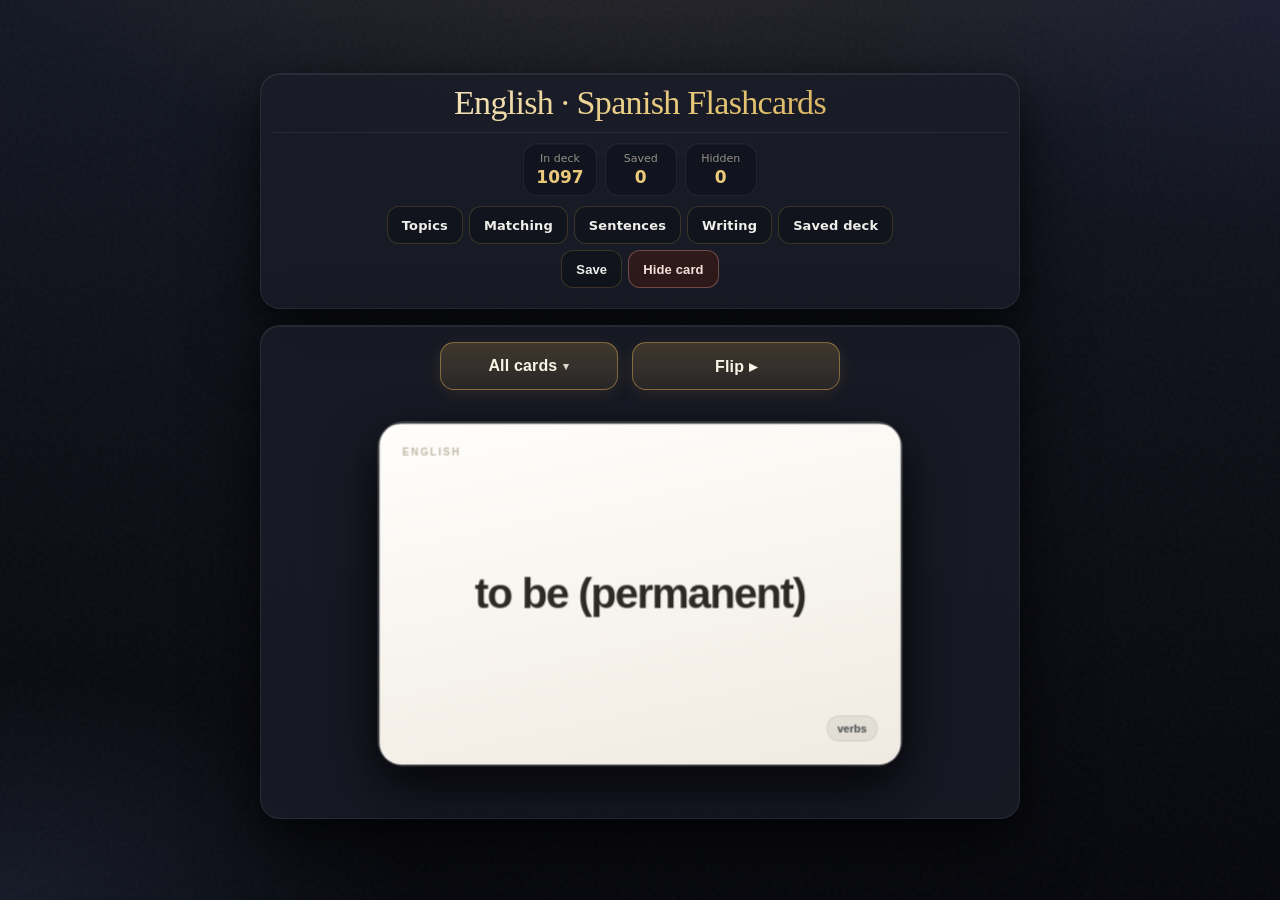
==== commit 9cd5813b: "Fix mobile flashcards and navigation layout. Taller portrait cards; topic and next bar like desktop " ====
--- a/index.html
+++ b/index.html
@@ -70,13 +70,9 @@
                 </button>
                 <div class="topicDropMenu" id="topicDropMenu" role="listbox" aria-label="Choose a topic" hidden></div>
               </div>
-              <button class="btn navBtn primary studyFlipBtn desktopOnlyControl" id="stepBtn" type="button">
+              <button type="button" class="btn navBtn primary studyFlipBtn" id="stepBtn">
                 Flip ▸
               </button>
-            </div>
-            <div class="studyTouchBar">
-              <button type="button" class="btn ghost" id="flipSideBtn">Flip</button>
-              <button type="button" class="btn navBtn primary" id="nextCardBtn">Next</button>
             </div>
           </div>
 
@@ -103,13 +99,6 @@
             </button>
           </div>
 
-          <p class="deckHelpNote muted">
-            Flip: click or <kbd>←</kbd> · Next: <kbd>→</kbd> · Save: button or <kbd>S</kbd> ·
-            <kbd>Delete</kbd> / <kbd>Backspace</kbd> or Hide hides this card from your main deck on
-            <strong>this browser only</strong>. Tap <strong>Hidden</strong> above to review or restore cards you hid by
-            mistake.
-          </p>
-
           <div class="miniHelp" id="toastBar">
             <span id="saveToast" class="saveToast" aria-live="polite"></span>
           </div>
--- a/style.css
+++ b/style.css
@@ -341,30 +341,21 @@
 body.writingPage .phraseToolbar-actions {
   display: flex;
   justify-content: center;
-  align-items: center;
+  align-items: flex-start;
   width: 100%;
-  overflow-x: auto;
-  -webkit-overflow-scrolling: touch;
-  scrollbar-width: none;
-  padding: 4px 4px 8px;
-}
-
-body.deckPage .phraseToolbar-actions::-webkit-scrollbar,
-body.phrasePage .phraseToolbar-actions::-webkit-scrollbar,
-body.writingPage .phraseToolbar-actions::-webkit-scrollbar {
-  display: none;
-  height: 0;
+  overflow: visible;
+  padding: 4px 2px 8px;
 }
 
 body.deckPage .phraseToolbar-actionsInner,
 body.phrasePage .phraseToolbar-actionsInner,
 body.writingPage .phraseToolbar-actionsInner {
-  display: inline-flex;
-  flex-wrap: nowrap;
+  display: flex;
+  flex-wrap: wrap;
   align-items: center;
   justify-content: center;
-  gap: 10px;
-  flex-shrink: 0;
+  gap: 6px;
+  width: 100%;
   max-width: 100%;
 }
 
@@ -608,8 +599,20 @@
   gap: 6px;
 }
 
-.studyControlBar .studyFlipBtn {
+.studyControlBar .studyFlipBtn,
+.studyControlBar .studyNextBtn {
   flex: 1 1 0;
+}
+
+.studyControlBar--solo {
+  justify-content: flex-end;
+}
+
+.studyControlBar--solo .studyNextBtn,
+.studyControlBar--solo #stepBtn {
+  flex: 0 1 auto;
+  width: min(140px, 42%);
+  min-width: 110px;
 }
 
 .topicDropBtnText {
@@ -1091,11 +1094,40 @@
   /* Reduces double-tap zoom on controls while keeping pinch-zoom. */
   html {
     touch-action: manipulation;
+    overflow-x: hidden;
+    width: 100%;
   }
 
   body {
-    padding: max(10px, env(safe-area-inset-top, 0px)) max(12px, env(safe-area-inset-right, 0px))
-      max(14px, env(safe-area-inset-bottom, 0px)) max(12px, env(safe-area-inset-left, 0px));
+    padding: max(8px, env(safe-area-inset-top, 0px)) max(8px, env(safe-area-inset-right, 0px))
+      max(10px, env(safe-area-inset-bottom, 0px)) max(8px, env(safe-area-inset-left, 0px));
+    overflow-x: hidden;
+    width: 100%;
+    max-width: 100%;
+  }
+
+  .app {
+    width: 100%;
+    max-width: 100%;
+    min-width: 0;
+    gap: 10px;
+  }
+
+  .header,
+  .stage,
+  .panel,
+  .studyPanel {
+    width: 100%;
+    max-width: 100%;
+    min-width: 0;
+  }
+
+  .panel {
+    padding: 10px 8px;
+  }
+
+  .title {
+    font-size: clamp(22px, 6vw, 28px);
   }
 
   .desktopOnlyControl {
@@ -1118,7 +1150,15 @@
   }
 
   .studyTouchBar {
-    display: flex;
+    display: none !important;
+  }
+
+  .deckHelpNote {
+    display: none !important;
+  }
+
+  .footer.footerBar {
+    display: none;
   }
 
   .keyboardHelpBlock {
@@ -1208,19 +1248,23 @@
   body.phrasePage .phraseToolbar-actions,
   body.writingPage .phraseToolbar-actions {
     justify-content: center;
-    padding: 2px 2px 6px;
+    padding: 2px 0 6px;
+    overflow: visible;
   }
 
   body.deckPage .phraseToolbar-actionsInner,
   body.phrasePage .phraseToolbar-actionsInner,
   body.writingPage .phraseToolbar-actionsInner {
-    gap: 8px;
+    gap: 5px 4px;
   }
 
   body.deckPage .phraseToolbar-actionsInner .phraseToolbar-nav,
   body.phrasePage .phraseToolbar-actionsInner .phraseToolbar-nav,
   body.writingPage .phraseToolbar-actionsInner .phraseToolbar-nav {
-    gap: 5px;
+    display: inline-flex;
+    flex-wrap: wrap;
+    justify-content: center;
+    gap: 4px;
   }
 
   body.deckPage .phraseToolbar-actionsInner .phraseToolbar-nav > a.btn,
@@ -1229,9 +1273,11 @@
   body.phrasePage .phraseToolbar-actionsInner .phraseToolbar-nav > button.btn,
   body.writingPage .phraseToolbar-actionsInner .phraseToolbar-nav > a.btn,
   body.writingPage .phraseToolbar-actionsInner .phraseToolbar-nav > button.btn {
-    min-height: 42px;
-    font-size: 12px;
-    padding: 8px 12px;
+    min-height: 34px;
+    font-size: 11px;
+    font-weight: 650;
+    padding: 6px 8px;
+    line-height: 1.15;
   }
 
   body.writingPage .headerCompact .stats.writingStats {
@@ -1267,24 +1313,53 @@
 
   .studyRow {
     margin-bottom: 10px;
+    width: 100%;
+    max-width: 100%;
+    padding: 0 2px;
   }
 
   .studyControlBar {
     width: 100%;
+    max-width: 100%;
     gap: 10px;
+  }
+
+  .studyHint {
+    min-width: 0;
+  }
+
+  .navBtn {
+    min-width: 0;
   }
 
   .topicDropMenu {
     min-width: 100%;
   }
 
-  .studyControlBar .studyFlipBtn {
-    display: none !important;
+  .studyControlBar {
+    display: flex !important;
+    width: 100%;
+    max-width: 100%;
+    gap: 8px;
+  }
+
+  .studyControlBar .studyFlipBtn,
+  .studyControlBar .studyNextBtn,
+  .studyControlBar #stepBtn {
+    display: inline-flex !important;
+    min-height: 44px;
+    font-size: 15px;
+  }
+
+  .studyControlBar--solo .studyNextBtn,
+  .studyControlBar--solo #stepBtn {
+    width: min(140px, 40%);
+    min-width: 100px;
   }
 
   .topicDropBtn {
-    min-height: 50px;
-    font-size: 16px;
+    min-height: 44px;
+    font-size: 14px;
   }
 
   .topicDropItem {
@@ -1302,36 +1377,95 @@
   }
 
   .flashcardStage {
-    min-height: min(320px, 48svh);
+    display: flex;
+    justify-content: center;
+    align-items: center;
+    width: 100%;
+    max-width: 100%;
+    min-height: min(320px, 46svh);
     padding: 6px 0 4px;
+    overflow: visible;
+  }
+
+  .flashcardHit {
+    touch-action: manipulation;
+    display: block;
+    width: min(92vw, 340px);
+    max-width: 100%;
+    margin: 0 auto;
+    border-radius: 20px;
+  }
+
+  .flashcard3d {
+    width: 100%;
+    perspective: 1200px;
+    border-radius: 20px;
+    overflow: visible;
+  }
+
+  .flashcard3d:has(.flashcardInner.isFlipped) {
+    box-shadow:
+      0 0 0 1px rgba(94, 207, 154, 0.35),
+      0 12px 32px rgba(0, 0, 0, 0.45),
+      0 0 40px rgba(94, 207, 154, 0.12);
   }
 
   .flashcardInner {
-    min-height: min(260px, 42svh);
+    width: 100%;
+    min-height: min(280px, 42svh);
+    height: min(360px, 52svh);
+    max-height: min(400px, 56svh);
+    aspect-ratio: 5 / 7;
+    border-radius: 20px;
     transition: transform 0.42s cubic-bezier(0.22, 1, 0.36, 1);
   }
 
+  .flashFace {
+    padding: clamp(16px, 4vw, 28px);
+    border-radius: 20px;
+  }
+
+  .flashFaceFront {
+    transform: rotateY(0deg) translateZ(2px);
+    -webkit-transform: rotateY(0deg) translateZ(2px);
+  }
+
+  .flashFaceBack {
+    transform: rotateY(180deg) translateZ(2px);
+    -webkit-transform: rotateY(180deg) translateZ(2px);
+  }
+
+  .flashFace .flashWord {
+    transform: translateZ(3px);
+  }
+
   .phrasePage .flashcardStage {
-    min-height: min(340px, 56svh);
-    padding-top: 8px;
+    min-height: min(300px, 44svh);
+    padding-top: 4px;
+  }
+
+  .phrasePage .flashcardHit {
+    width: min(92vw, 340px);
   }
 
   .phrasePage .flashcardInner {
-    min-height: min(270px, 50svh);
+    min-height: min(260px, 40svh);
+    height: min(340px, 50svh);
+    max-height: min(380px, 54svh);
     transition: transform 0.42s cubic-bezier(0.22, 1, 0.36, 1);
   }
 
   .flashWord {
-    font-size: clamp(22px, 6.2vw, 34px);
-    padding: 0 clamp(12px, 4vw, 22px);
-  }
-
-  /* Sentence cards: a bit larger than the old phone size, still well below main deck */
+    font-size: clamp(20px, 5.5vw, 32px);
+    padding: 0 clamp(12px, 3.5vw, 20px);
+    line-height: 1.18;
+  }
+
   body.phrasePage .flashFace .flashWord {
-    font-size: clamp(16px, 4.5vw, 23px);
-    line-height: 1.26;
-    letter-spacing: -0.022em;
-    padding: 0 clamp(11px, 3.6vw, 20px);
+    font-size: clamp(15px, 4vw, 22px);
+    line-height: 1.24;
+    letter-spacing: -0.02em;
+    padding: 0 clamp(10px, 3vw, 16px);
     overflow-wrap: break-word;
     word-wrap: break-word;
     word-break: normal;
@@ -1340,16 +1474,30 @@
     -moz-hyphens: none !important;
   }
 
-  .flashcardHit {
-    touch-action: manipulation;
+  .flashLabel {
+    top: 10px;
+    left: 10px;
+    font-size: 9px;
+  }
+
+  .flashCornerTag {
+    bottom: 10px;
+    right: 10px;
+    font-size: 10px;
+    padding: 3px 8px;
+  }
+
+  body.matchingPage .app,
+  body.matchingPage .matchPanel {
+    max-width: 100%;
+    min-width: 0;
+  }
+
+  body.writingPage .app,
+  body.writingPage .writePanel {
     width: 100%;
-    max-width: min(520px, 100%);
-  }
-
-  .deckHelpNote {
-    font-size: 11px;
-    padding: 0 10px;
-    margin-top: 2px;
+    max-width: 100%;
+    min-width: 0;
   }
 
   .miniHelp {
@@ -1380,6 +1528,76 @@
     min-height: 48px;
     padding-left: 16px;
     padding-right: 16px;
+  }
+}
+
+@media (max-width: 480px) {
+  body {
+    padding-left: max(6px, env(safe-area-inset-left, 0px));
+    padding-right: max(6px, env(safe-area-inset-right, 0px));
+  }
+
+  .panel {
+    padding: 8px 6px;
+  }
+
+  .flashcardHit {
+    width: min(94vw, 320px);
+  }
+
+  .flashcardInner {
+    min-height: min(260px, 40svh);
+    height: min(340px, 50svh);
+    max-height: min(380px, 54svh);
+  }
+
+  .phrasePage .flashcardInner {
+    min-height: min(240px, 38svh);
+    height: min(320px, 48svh);
+    max-height: min(360px, 52svh);
+  }
+
+  .flashWord {
+    font-size: clamp(18px, 5.2vw, 28px);
+  }
+
+  body.phrasePage .flashFace .flashWord {
+    font-size: clamp(14px, 3.8vw, 20px);
+  }
+
+  body.deckPage .phraseToolbar-actionsInner .phraseToolbar-nav > a.btn,
+  body.deckPage .phraseToolbar-actionsInner .phraseToolbar-nav > button.btn,
+  body.phrasePage .phraseToolbar-actionsInner .phraseToolbar-nav > a.btn,
+  body.phrasePage .phraseToolbar-actionsInner .phraseToolbar-nav > button.btn {
+    min-height: 32px;
+    font-size: 10px;
+    padding: 5px 7px;
+  }
+
+  .matchList {
+    grid-template-rows: repeat(5, minmax(40px, auto));
+    gap: 4px;
+  }
+
+  .matchChoice {
+    min-height: 40px;
+    padding: 5px 4px;
+    gap: 4px;
+  }
+
+  .matchNum {
+    width: 20px;
+    height: 20px;
+    font-size: 10px;
+  }
+
+  .matchText {
+    font-size: clamp(10px, 2.6vw, 12px);
+    -webkit-line-clamp: 2;
+  }
+
+  .matchGrid {
+    gap: 4px;
   }
 }
 
@@ -1818,19 +2036,43 @@
     min-width: 0;
   }
   .matchGrid {
-    grid-template-columns: 1fr;
-  }
+    grid-template-columns: 1fr 1fr;
+    gap: 6px;
+    min-width: 0;
+  }
+
+  .matchCol {
+    min-width: 0;
+  }
+
+  .matchColHead {
+    justify-content: center;
+    padding: 0 1px;
+  }
+
+  .matchColTitle {
+    font-size: 11px;
+    letter-spacing: 0.04em;
+    text-transform: uppercase;
+  }
+
   .matchTopRow {
     flex-direction: column;
     align-items: stretch;
   }
+
   .matchControls {
     justify-content: flex-start;
   }
+
   .matchStat {
     min-width: 0;
     flex: 1 1 0;
   }
+
+  body.matchingPage .matchPanel {
+    padding: 10px 6px;
+  }
 }
 
 @media (prefers-reduced-motion: reduce) {
@@ -1847,17 +2089,32 @@
 
 @media (max-width: 768px) {
   .matchText {
-    font-size: 17px;
+    font-size: clamp(11px, 2.85vw, 14px);
+    font-weight: 800;
+    line-height: 1.15;
+    overflow: hidden;
+    display: -webkit-box;
+    -webkit-line-clamp: 3;
+    -webkit-box-orient: vertical;
+    overflow-wrap: anywhere;
   }
 
   .matchList {
-    grid-template-rows: repeat(5, minmax(52px, 1fr));
-    gap: 8px;
+    grid-template-rows: repeat(5, minmax(44px, auto));
+    gap: 5px;
   }
 
   .matchChoice {
-    min-height: 52px;
-    padding: 12px;
+    min-height: 44px;
+    padding: 6px 5px;
+    gap: 5px;
+    border-radius: 10px;
+  }
+
+  .matchNum {
+    width: 22px;
+    height: 22px;
+    font-size: 11px;
   }
 
   .matchTopicSelect {
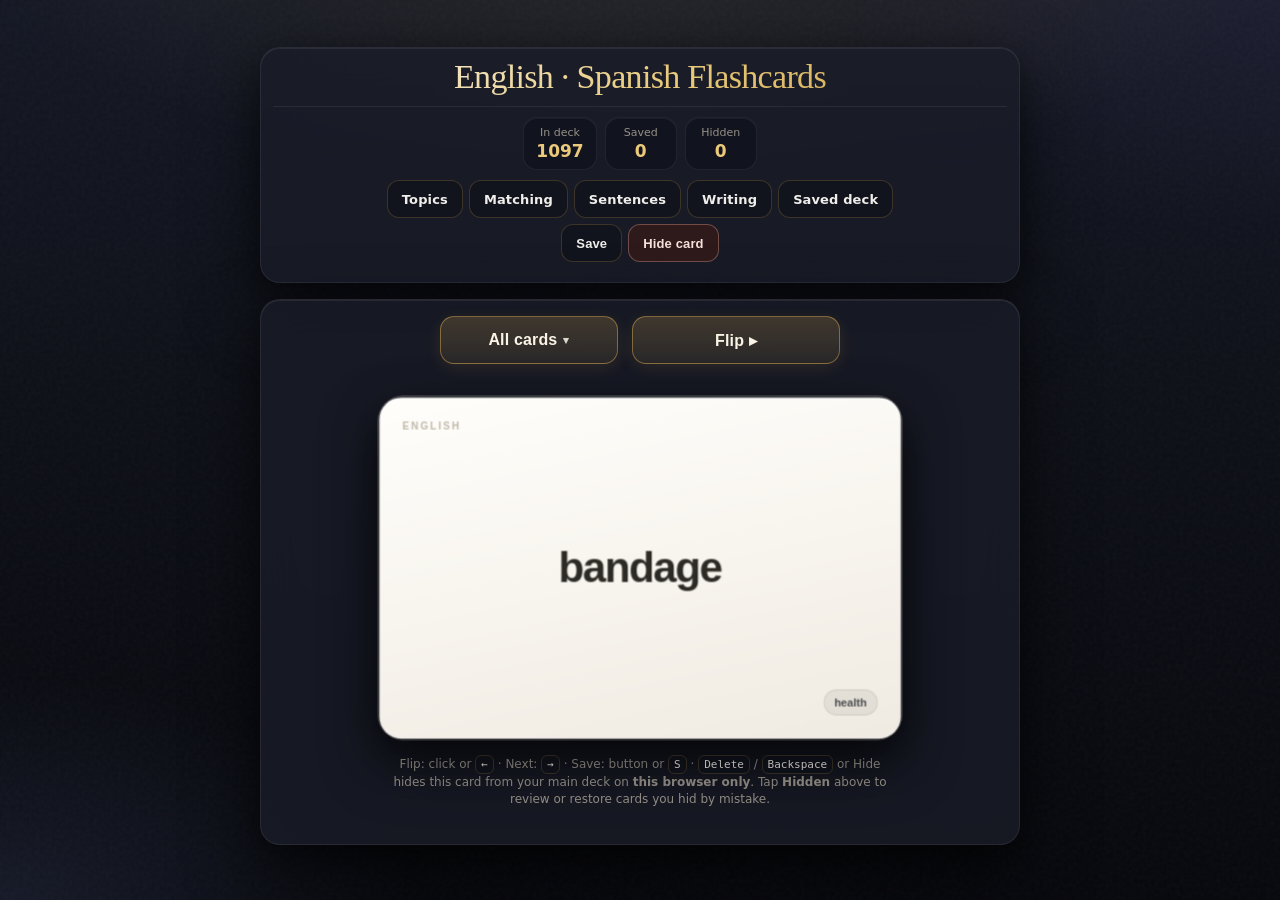
==== commit 815b4ff8: "Keep desktop layout unchanged while mobile stays customized. Restore keyboard help on main/saved dec" ====
--- a/index.html
+++ b/index.html
@@ -70,7 +70,7 @@
                 </button>
                 <div class="topicDropMenu" id="topicDropMenu" role="listbox" aria-label="Choose a topic" hidden></div>
               </div>
-              <button type="button" class="btn navBtn primary studyFlipBtn" id="stepBtn">
+              <button type="button" class="btn navBtn primary studyFlipBtn desktopOnlyControl" id="stepBtn">
                 Flip ▸
               </button>
             </div>
@@ -99,6 +99,13 @@
             </button>
           </div>
 
+          <p class="deckHelpNote muted">
+            Flip: click or <kbd>←</kbd> · Next: <kbd>→</kbd> · Save: button or <kbd>S</kbd> ·
+            <kbd>Delete</kbd> / <kbd>Backspace</kbd> or Hide hides this card from your main deck on
+            <strong>this browser only</strong>. Tap <strong>Hidden</strong> above to review or restore cards you hid by
+            mistake.
+          </p>
+
           <div class="miniHelp" id="toastBar">
             <span id="saveToast" class="saveToast" aria-live="polite"></span>
           </div>
--- a/style.css
+++ b/style.css
@@ -1574,30 +1574,18 @@
     padding: 5px 7px;
   }
 
-  .matchList {
-    grid-template-rows: repeat(5, minmax(40px, auto));
-    gap: 4px;
-  }
-
-  .matchChoice {
-    min-height: 40px;
-    padding: 5px 4px;
-    gap: 4px;
-  }
-
-  .matchNum {
-    width: 20px;
-    height: 20px;
-    font-size: 10px;
-  }
-
-  .matchText {
-    font-size: clamp(10px, 2.6vw, 12px);
-    -webkit-line-clamp: 2;
-  }
-
-  .matchGrid {
-    gap: 4px;
+  body.matchingPage .matchList {
+    grid-template-rows: repeat(5, minmax(60px, 1fr));
+    gap: 8px;
+  }
+
+  body.matchingPage .matchChoice {
+    min-height: 60px;
+    padding: 10px 8px;
+  }
+
+  body.matchingPage .matchText {
+    font-size: clamp(14px, 3.6vw, 17px);
   }
 }
 
@@ -2026,7 +2014,27 @@
   font-size: 12px;
 }
 
+/* Desktop: preserve pre-mobile layouts (≥769px only; mobile rules stay in max-width blocks). */
+@media (min-width: 769px) {
+  .studyControlBar--solo {
+    width: 100%;
+    justify-content: center;
+  }
+
+  .studyControlBar--solo .studyNextBtn,
+  .studyControlBar--solo #stepBtn {
+    flex: 0 0 auto;
+    width: auto;
+    min-width: 110px;
+    max-width: none;
+  }
+}
+
 @media (max-width: 768px) {
+  body.matchingPage .statsRow .matchNavSelf {
+    display: none !important;
+  }
+
   .matchTopicBarMain {
     flex-direction: column;
     align-items: stretch;
@@ -2056,67 +2064,60 @@
     text-transform: uppercase;
   }
 
-  .matchTopRow {
-    flex-direction: column;
-    align-items: stretch;
-  }
-
-  .matchControls {
-    justify-content: flex-start;
-  }
-
-  .matchStat {
-    min-width: 0;
-    flex: 1 1 0;
+  body.matchingPage .matchTopRow {
+    display: none;
   }
 
   body.matchingPage .matchPanel {
-    padding: 10px 6px;
-  }
-}
-
-@media (prefers-reduced-motion: reduce) {
-  .matchChoice {
-    transition: border-color 140ms ease, background 140ms ease, box-shadow 140ms ease;
-  }
-  .matchChoice:hover {
-    transform: none;
-  }
-  .matchChoice.isShake {
-    animation: none;
-  }
-}
-
-@media (max-width: 768px) {
-  .matchText {
-    font-size: clamp(11px, 2.85vw, 14px);
+    padding: 10px 8px;
+  }
+
+  body.matchingPage .matchGrid {
+    gap: 8px;
+  }
+
+  body.matchingPage .matchList {
+    grid-template-rows: repeat(5, minmax(68px, 1fr));
+    gap: 9px;
+  }
+
+  body.matchingPage .matchChoice {
+    min-height: 68px;
+    padding: 11px 9px;
+    gap: 0;
+    border-radius: 12px;
+    justify-content: center;
+  }
+
+  body.matchingPage .matchNum {
+    display: none;
+  }
+
+  body.matchingPage .matchText {
+    font-size: clamp(15px, 3.8vw, 18px);
     font-weight: 800;
-    line-height: 1.15;
+    line-height: 1.2;
     overflow: hidden;
     display: -webkit-box;
     -webkit-line-clamp: 3;
     -webkit-box-orient: vertical;
     overflow-wrap: anywhere;
   }
-
-  .matchList {
-    grid-template-rows: repeat(5, minmax(44px, auto));
-    gap: 5px;
-  }
-
+}
+
+@media (prefers-reduced-motion: reduce) {
   .matchChoice {
-    min-height: 44px;
-    padding: 6px 5px;
-    gap: 5px;
-    border-radius: 10px;
-  }
-
-  .matchNum {
-    width: 22px;
-    height: 22px;
-    font-size: 11px;
-  }
-
+    transition: border-color 140ms ease, background 140ms ease, box-shadow 140ms ease;
+  }
+  .matchChoice:hover {
+    transform: none;
+  }
+  .matchChoice.isShake {
+    animation: none;
+  }
+}
+
+@media (max-width: 768px) {
   .matchTopicSelect {
     min-height: 48px;
     font-size: 16px;
